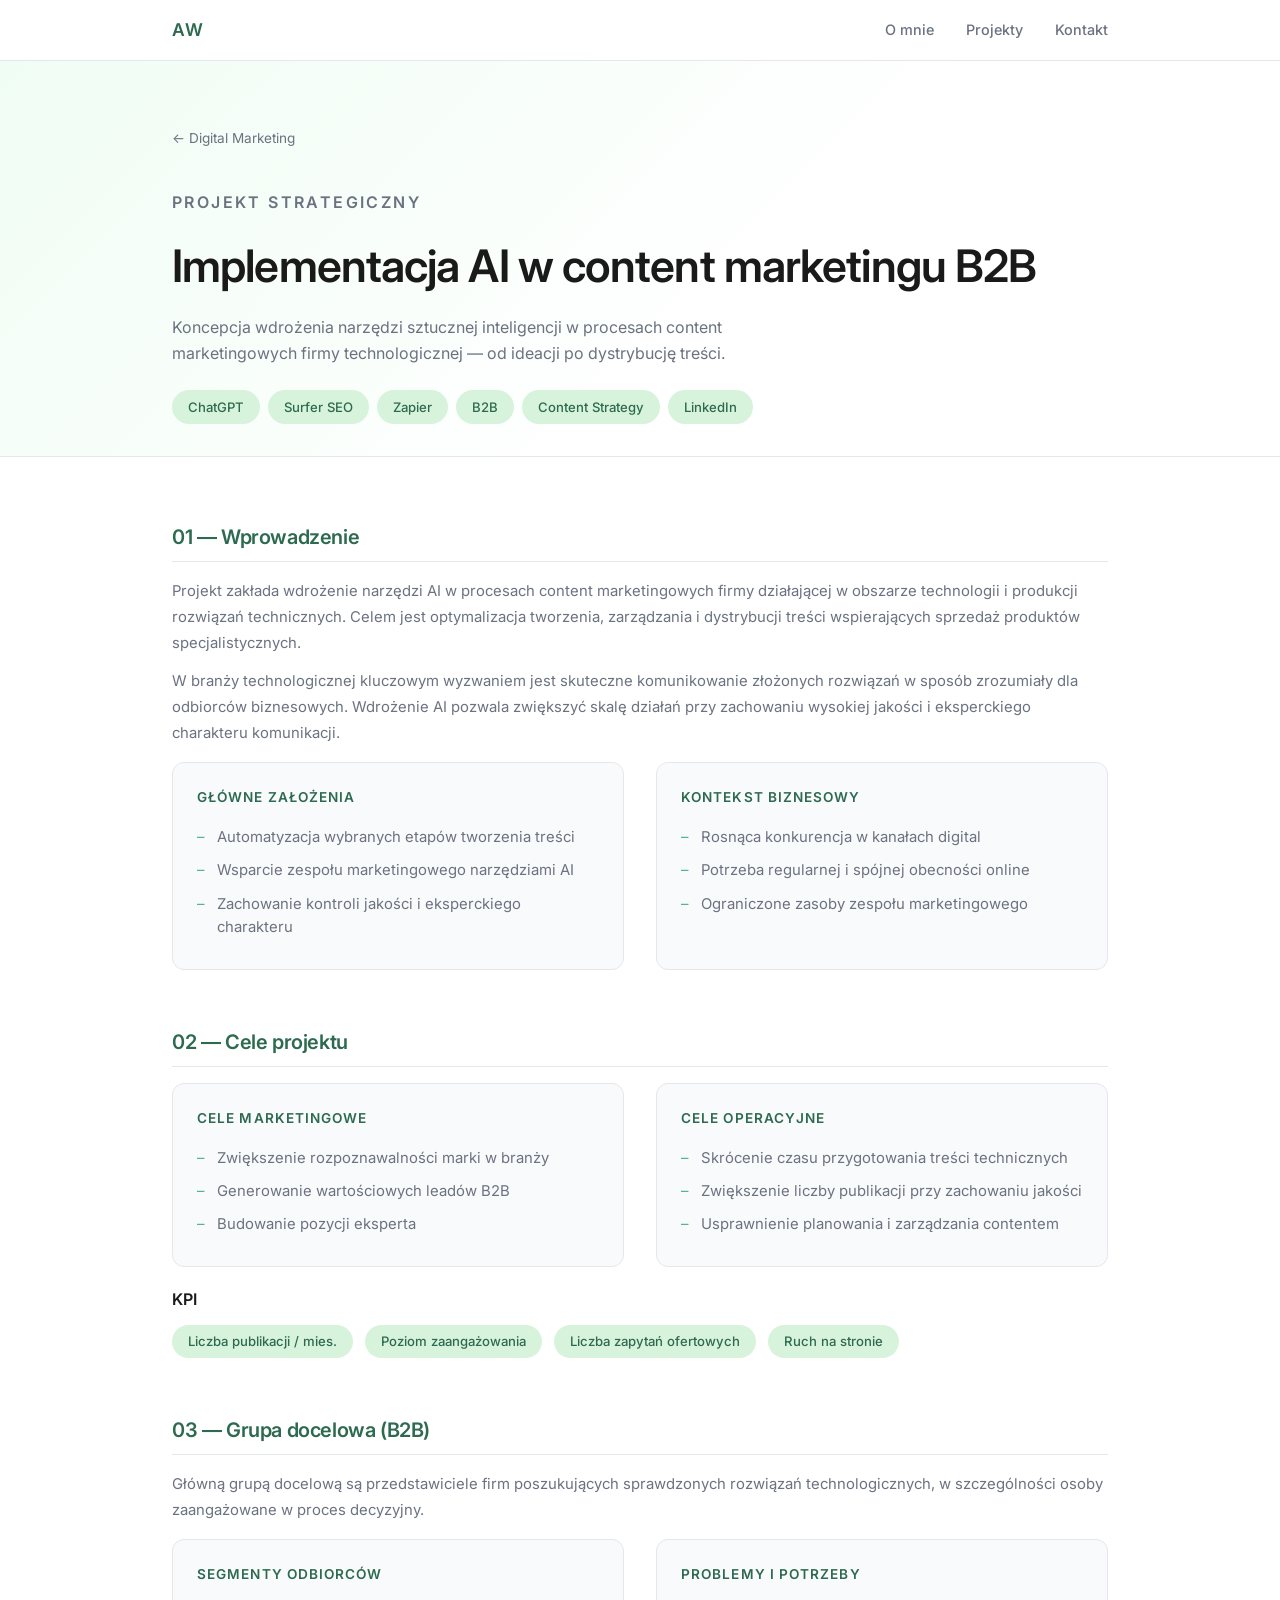
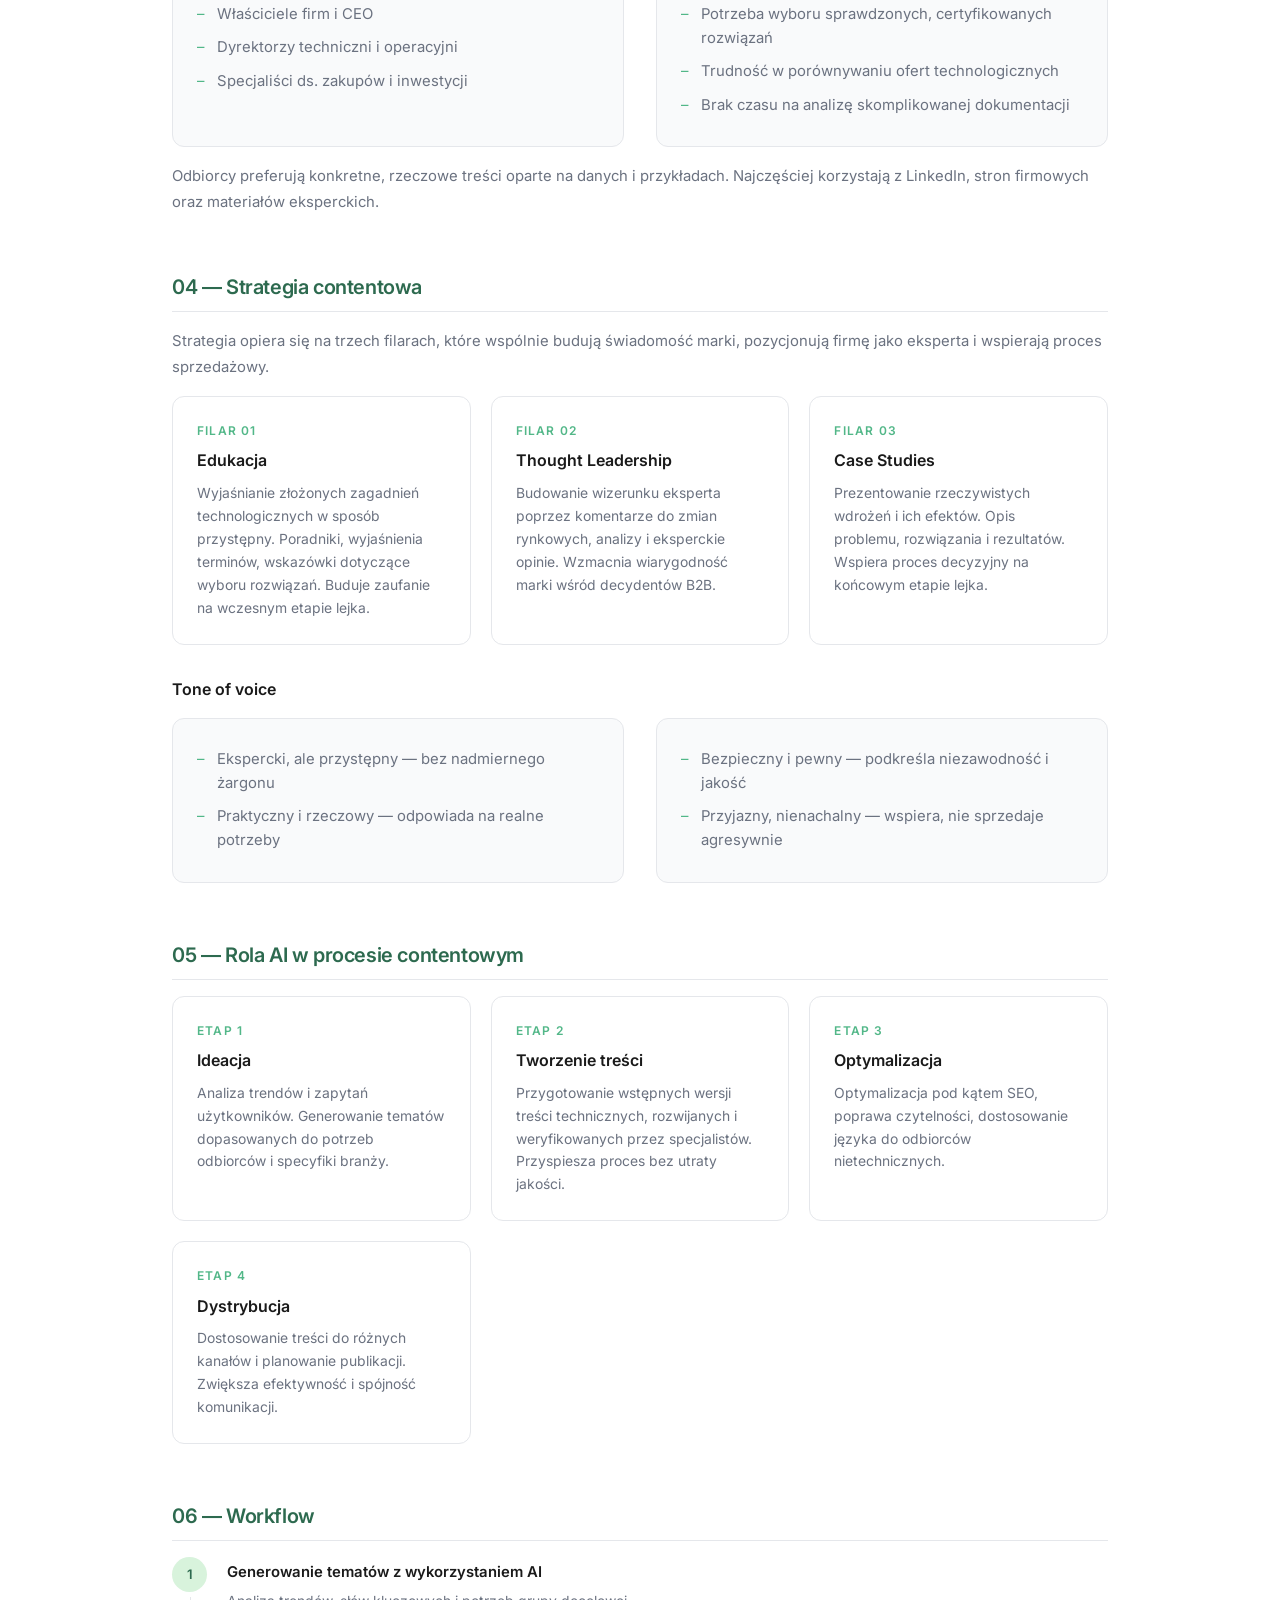
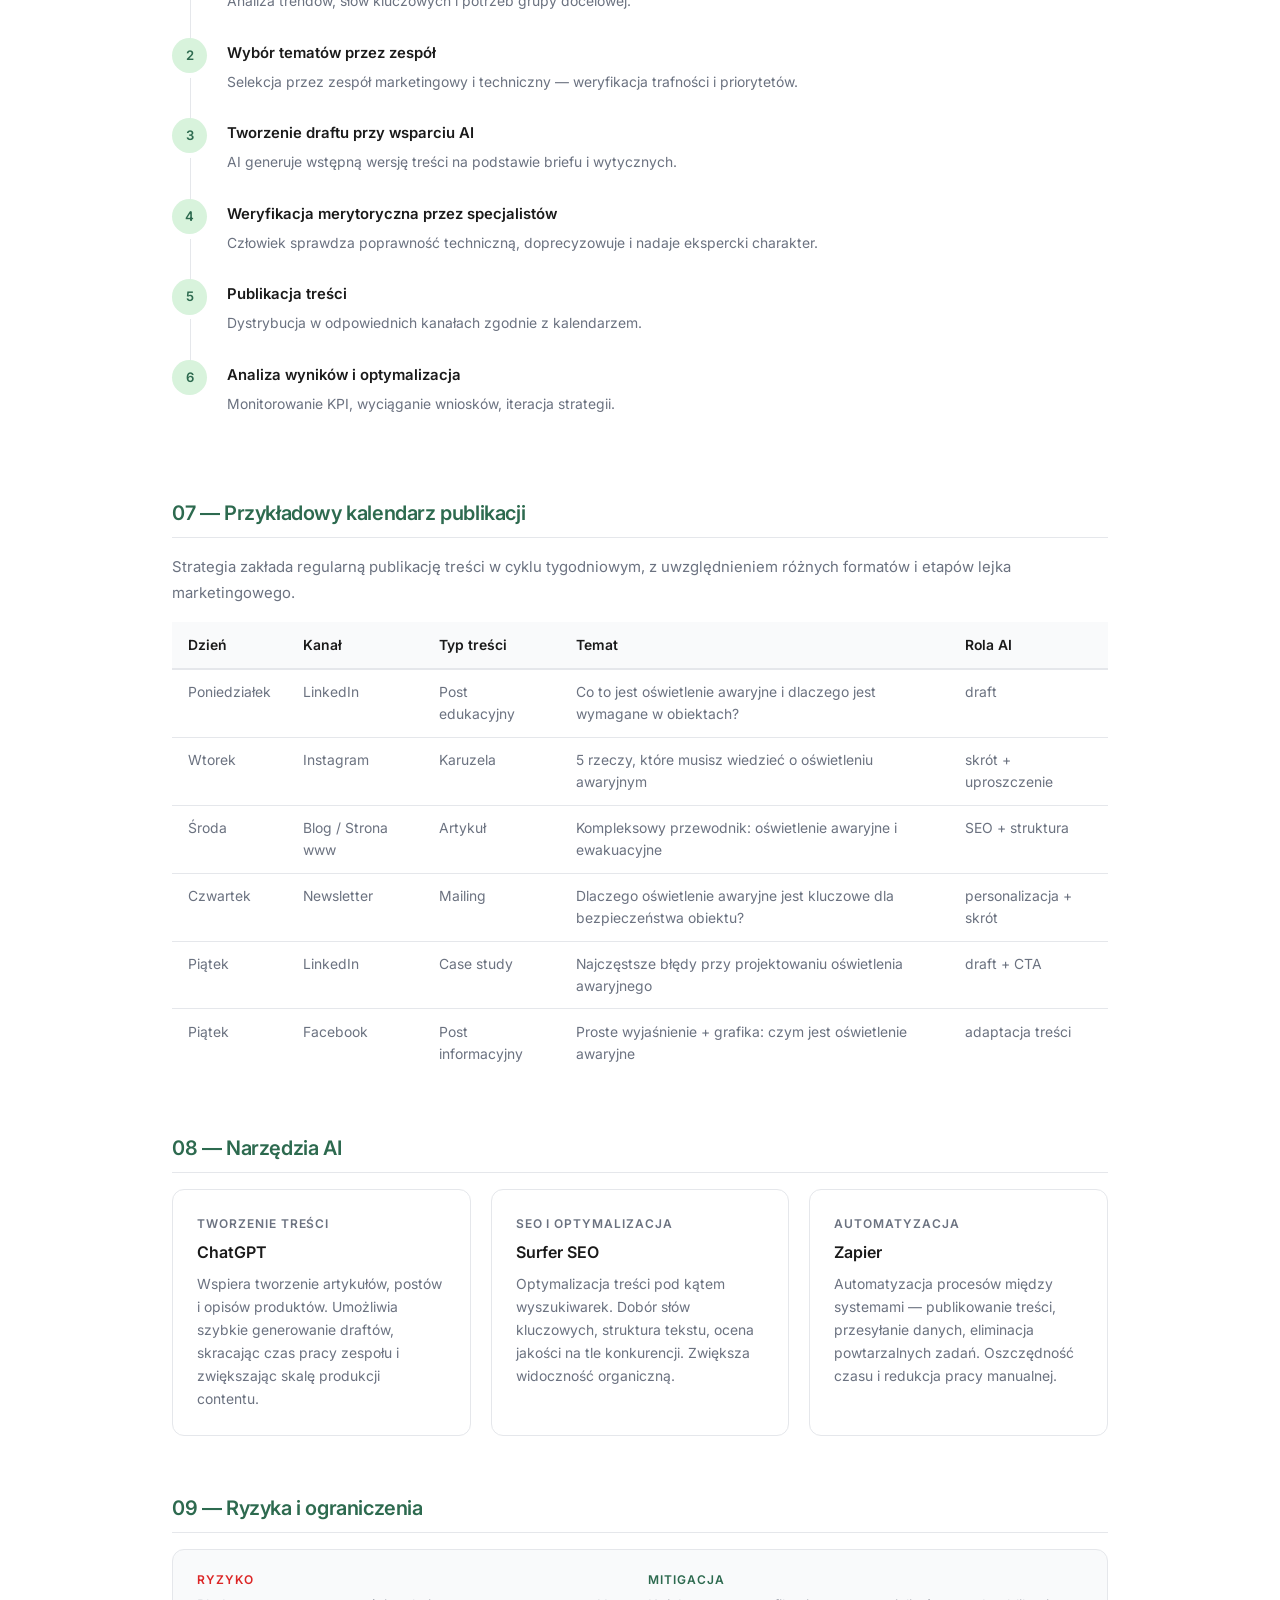
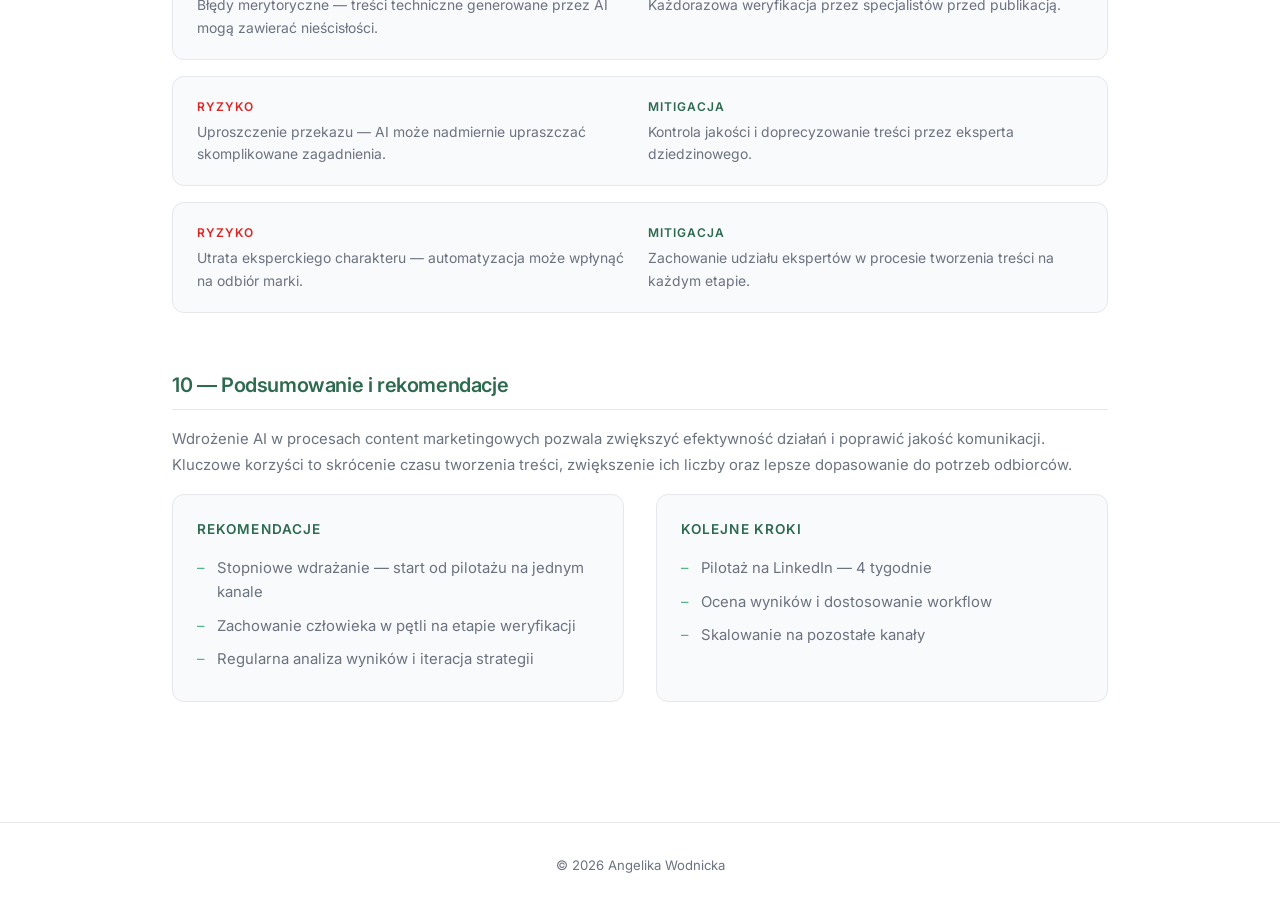
==== marketing-ai-b2b.html @ e4f12ed6 "Add AI B2B project page, update workflow to two-branch model" ====
<!DOCTYPE html>
<html lang="pl">
<head>
  <meta charset="UTF-8" />
  <meta name="viewport" content="width=device-width, initial-scale=1.0" />
  <title>Implementacja AI w content marketingu B2B — Angelika Wodnicka</title>
  <link rel="preconnect" href="https://fonts.googleapis.com" />
  <link rel="preconnect" href="https://fonts.gstatic.com" crossorigin />
  <link href="https://fonts.googleapis.com/css2?family=Inter:wght@300;400;500;600&display=swap" rel="stylesheet" />
  <link rel="stylesheet" href="style.css" />
  <style>
    .doc-section {
      margin-bottom: 3.5rem;
    }
    .doc-section h2 {
      font-size: 1.25rem;
      font-weight: 600;
      color: var(--green);
      margin-bottom: 1rem;
      padding-bottom: 0.5rem;
      border-bottom: 1px solid var(--border);
    }
    .doc-section h3 {
      font-size: 1rem;
      font-weight: 600;
      margin: 1.25rem 0 0.5rem;
    }
    .doc-section p {
      color: var(--text-muted);
      font-size: 0.93rem;
      line-height: 1.75;
      margin-bottom: 0.75rem;
    }
    .doc-section ul {
      list-style: none;
      padding: 0;
      margin: 0.5rem 0 1rem;
    }
    .doc-section ul li {
      color: var(--text-muted);
      font-size: 0.93rem;
      padding: 0.3rem 0 0.3rem 1.25rem;
      position: relative;
    }
    .doc-section ul li::before {
      content: "–";
      position: absolute;
      left: 0;
      color: var(--green-light);
    }
    .two-col {
      display: grid;
      grid-template-columns: 1fr 1fr;
      gap: 2rem;
      margin-top: 1rem;
    }
    .col-block {
      background: var(--bg-soft);
      border: 1px solid var(--border);
      border-radius: var(--radius);
      padding: 1.5rem;
    }
    .col-block h4 {
      font-size: 0.85rem;
      font-weight: 600;
      text-transform: uppercase;
      letter-spacing: 0.08em;
      color: var(--green);
      margin-bottom: 0.75rem;
    }
    .col-block ul {
      margin: 0;
    }
    .kpi-row {
      display: flex;
      flex-wrap: wrap;
      gap: 0.75rem;
      margin-top: 0.75rem;
    }
    .kpi-item {
      background: var(--green-pale);
      color: var(--green);
      padding: 0.4rem 1rem;
      border-radius: 999px;
      font-size: 0.82rem;
      font-weight: 500;
    }
    .pillar-grid {
      display: grid;
      grid-template-columns: repeat(auto-fill, minmax(260px, 1fr));
      gap: 1.25rem;
      margin-top: 1rem;
    }
    .pillar-card {
      background: var(--bg);
      border: 1px solid var(--border);
      border-radius: var(--radius);
      padding: 1.5rem;
    }
    .pillar-card .pillar-num {
      font-size: 0.75rem;
      font-weight: 600;
      letter-spacing: 0.1em;
      text-transform: uppercase;
      color: var(--green-light);
      margin-bottom: 0.5rem;
    }
    .pillar-card h4 {
      font-size: 1rem;
      font-weight: 600;
      margin-bottom: 0.5rem;
    }
    .pillar-card p {
      font-size: 0.87rem;
      color: var(--text-muted);
      line-height: 1.65;
      margin: 0;
    }
    .workflow-steps {
      display: flex;
      flex-direction: column;
      gap: 0;
      margin-top: 1rem;
    }
    .workflow-step {
      display: flex;
      gap: 1.25rem;
      align-items: flex-start;
      position: relative;
    }
    .workflow-step:not(:last-child)::after {
      content: "";
      position: absolute;
      left: 1.1rem;
      top: 2.5rem;
      bottom: -0.5rem;
      width: 1px;
      background: var(--border);
    }
    .step-num {
      width: 2.2rem;
      height: 2.2rem;
      min-width: 2.2rem;
      border-radius: 50%;
      background: var(--green-pale);
      color: var(--green);
      font-size: 0.82rem;
      font-weight: 600;
      display: flex;
      align-items: center;
      justify-content: center;
    }
    .step-body {
      padding: 0.25rem 0 1.5rem;
    }
    .step-body strong {
      font-size: 0.93rem;
      font-weight: 600;
      display: block;
      margin-bottom: 0.2rem;
    }
    .step-body span {
      font-size: 0.87rem;
      color: var(--text-muted);
    }
    .table-wrap {
      overflow-x: auto;
      margin-top: 1rem;
    }
    table {
      width: 100%;
      border-collapse: collapse;
      font-size: 0.87rem;
    }
    th {
      background: var(--bg-soft);
      color: var(--text);
      font-weight: 600;
      text-align: left;
      padding: 0.75rem 1rem;
      border-bottom: 2px solid var(--border);
    }
    td {
      padding: 0.7rem 1rem;
      border-bottom: 1px solid var(--border);
      color: var(--text-muted);
      vertical-align: top;
    }
    tr:last-child td {
      border-bottom: none;
    }
    .tools-grid {
      display: grid;
      grid-template-columns: repeat(auto-fill, minmax(260px, 1fr));
      gap: 1.25rem;
      margin-top: 1rem;
    }
    .tool-card {
      background: var(--bg);
      border: 1px solid var(--border);
      border-radius: var(--radius);
      padding: 1.5rem;
    }
    .tool-card .tool-area {
      font-size: 0.75rem;
      font-weight: 600;
      letter-spacing: 0.08em;
      text-transform: uppercase;
      color: var(--text-muted);
      margin-bottom: 0.4rem;
    }
    .tool-card h4 {
      font-size: 1rem;
      font-weight: 600;
      margin-bottom: 0.5rem;
    }
    .tool-card p {
      font-size: 0.87rem;
      color: var(--text-muted);
      line-height: 1.65;
      margin: 0;
    }
    .risk-list {
      display: flex;
      flex-direction: column;
      gap: 1rem;
      margin-top: 1rem;
    }
    .risk-item {
      background: var(--bg-soft);
      border: 1px solid var(--border);
      border-radius: var(--radius);
      padding: 1.25rem 1.5rem;
      display: grid;
      grid-template-columns: 1fr 1fr;
      gap: 1rem;
    }
    .risk-item .risk-label {
      font-size: 0.75rem;
      font-weight: 600;
      text-transform: uppercase;
      letter-spacing: 0.08em;
      margin-bottom: 0.3rem;
    }
    .risk-item .risk-label.red { color: #dc2626; }
    .risk-item .risk-label.green { color: var(--green); }
    .risk-item p {
      font-size: 0.87rem;
      color: var(--text-muted);
      margin: 0;
      line-height: 1.6;
    }
    @media (max-width: 640px) {
      .two-col { grid-template-columns: 1fr; }
      .risk-item { grid-template-columns: 1fr; }
    }
  </style>
</head>
<body>

  <header>
    <nav>
      <span class="logo">AW</span>
      <ul>
        <li><a href="index.html#o-mnie">O mnie</a></li>
        <li><a href="index.html#projekty">Projekty</a></li>
        <li><a href="index.html#kontakt">Kontakt</a></li>
      </ul>
    </nav>
  </header>

  <div class="page-hero">
    <div style="max-width:1000px;margin:0 auto;padding:0 2rem;">
      <a href="marketing.html" class="back">← Digital Marketing</a>
      <p class="hero-tag" style="margin-top:1rem;">Projekt strategiczny</p>
      <h1>Implementacja AI w content marketingu B2B</h1>
      <p>Koncepcja wdrożenia narzędzi sztucznej inteligencji w procesach content marketingowych firmy technologicznej — od ideacji po dystrybucję treści.</p>
      <div style="display:flex;flex-wrap:wrap;gap:0.5rem;margin-top:1.5rem;">
        <span class="kpi-item">ChatGPT</span>
        <span class="kpi-item">Surfer SEO</span>
        <span class="kpi-item">Zapier</span>
        <span class="kpi-item">B2B</span>
        <span class="kpi-item">Content Strategy</span>
        <span class="kpi-item">LinkedIn</span>
      </div>
    </div>
  </div>

  <div class="page-content">

    <!-- 1. Executive Summary -->
    <div class="doc-section">
      <h2>01 — Wprowadzenie</h2>
      <p>Projekt zakłada wdrożenie narzędzi AI w procesach content marketingowych firmy działającej w obszarze technologii i produkcji rozwiązań technicznych. Celem jest optymalizacja tworzenia, zarządzania i dystrybucji treści wspierających sprzedaż produktów specjalistycznych.</p>
      <p>W branży technologicznej kluczowym wyzwaniem jest skuteczne komunikowanie złożonych rozwiązań w sposób zrozumiały dla odbiorców biznesowych. Wdrożenie AI pozwala zwiększyć skalę działań przy zachowaniu wysokiej jakości i eksperckiego charakteru komunikacji.</p>
      <div class="two-col">
        <div class="col-block">
          <h4>Główne założenia</h4>
          <ul>
            <li>Automatyzacja wybranych etapów tworzenia treści</li>
            <li>Wsparcie zespołu marketingowego narzędziami AI</li>
            <li>Zachowanie kontroli jakości i eksperckiego charakteru</li>
          </ul>
        </div>
        <div class="col-block">
          <h4>Kontekst biznesowy</h4>
          <ul>
            <li>Rosnąca konkurencja w kanałach digital</li>
            <li>Potrzeba regularnej i spójnej obecności online</li>
            <li>Ograniczone zasoby zespołu marketingowego</li>
          </ul>
        </div>
      </div>
    </div>

    <!-- 2. Cele -->
    <div class="doc-section">
      <h2>02 — Cele projektu</h2>
      <div class="two-col">
        <div class="col-block">
          <h4>Cele marketingowe</h4>
          <ul>
            <li>Zwiększenie rozpoznawalności marki w branży</li>
            <li>Generowanie wartościowych leadów B2B</li>
            <li>Budowanie pozycji eksperta</li>
          </ul>
        </div>
        <div class="col-block">
          <h4>Cele operacyjne</h4>
          <ul>
            <li>Skrócenie czasu przygotowania treści technicznych</li>
            <li>Zwiększenie liczby publikacji przy zachowaniu jakości</li>
            <li>Usprawnienie planowania i zarządzania contentem</li>
          </ul>
        </div>
      </div>
      <h3>KPI</h3>
      <div class="kpi-row">
        <span class="kpi-item">Liczba publikacji / mies.</span>
        <span class="kpi-item">Poziom zaangażowania</span>
        <span class="kpi-item">Liczba zapytań ofertowych</span>
        <span class="kpi-item">Ruch na stronie</span>
      </div>
    </div>

    <!-- 3. Grupa docelowa -->
    <div class="doc-section">
      <h2>03 — Grupa docelowa (B2B)</h2>
      <p>Główną grupą docelową są przedstawiciele firm poszukujących sprawdzonych rozwiązań technologicznych, w szczególności osoby zaangażowane w proces decyzyjny.</p>
      <div class="two-col">
        <div class="col-block">
          <h4>Segmenty odbiorców</h4>
          <ul>
            <li>Właściciele firm i CEO</li>
            <li>Dyrektorzy techniczni i operacyjni</li>
            <li>Specjaliści ds. zakupów i inwestycji</li>
          </ul>
        </div>
        <div class="col-block">
          <h4>Problemy i potrzeby</h4>
          <ul>
            <li>Potrzeba wyboru sprawdzonych, certyfikowanych rozwiązań</li>
            <li>Trudność w porównywaniu ofert technologicznych</li>
            <li>Brak czasu na analizę skomplikowanej dokumentacji</li>
          </ul>
        </div>
      </div>
      <p style="margin-top:1rem;">Odbiorcy preferują konkretne, rzeczowe treści oparte na danych i przykładach. Najczęściej korzystają z LinkedIn, stron firmowych oraz materiałów eksperckich.</p>
    </div>

    <!-- 4. Strategia contentowa -->
    <div class="doc-section">
      <h2>04 — Strategia contentowa</h2>
      <p>Strategia opiera się na trzech filarach, które wspólnie budują świadomość marki, pozycjonują firmę jako eksperta i wspierają proces sprzedażowy.</p>
      <div class="pillar-grid">
        <div class="pillar-card">
          <div class="pillar-num">Filar 01</div>
          <h4>Edukacja</h4>
          <p>Wyjaśnianie złożonych zagadnień technologicznych w sposób przystępny. Poradniki, wyjaśnienia terminów, wskazówki dotyczące wyboru rozwiązań. Buduje zaufanie na wczesnym etapie lejka.</p>
        </div>
        <div class="pillar-card">
          <div class="pillar-num">Filar 02</div>
          <h4>Thought Leadership</h4>
          <p>Budowanie wizerunku eksperta poprzez komentarze do zmian rynkowych, analizy i eksperckie opinie. Wzmacnia wiarygodność marki wśród decydentów B2B.</p>
        </div>
        <div class="pillar-card">
          <div class="pillar-num">Filar 03</div>
          <h4>Case Studies</h4>
          <p>Prezentowanie rzeczywistych wdrożeń i ich efektów. Opis problemu, rozwiązania i rezultatów. Wspiera proces decyzyjny na końcowym etapie lejka.</p>
        </div>
      </div>
      <h3 style="margin-top:2rem;">Tone of voice</h3>
      <div class="two-col">
        <div class="col-block">
          <ul>
            <li>Ekspercki, ale przystępny — bez nadmiernego żargonu</li>
            <li>Praktyczny i rzeczowy — odpowiada na realne potrzeby</li>
          </ul>
        </div>
        <div class="col-block">
          <ul>
            <li>Bezpieczny i pewny — podkreśla niezawodność i jakość</li>
            <li>Przyjazny, nienachalny — wspiera, nie sprzedaje agresywnie</li>
          </ul>
        </div>
      </div>
    </div>

    <!-- 5. Rola AI -->
    <div class="doc-section">
      <h2>05 — Rola AI w procesie contentowym</h2>
      <div class="pillar-grid">
        <div class="pillar-card">
          <div class="pillar-num">Etap 1</div>
          <h4>Ideacja</h4>
          <p>Analiza trendów i zapytań użytkowników. Generowanie tematów dopasowanych do potrzeb odbiorców i specyfiki branży.</p>
        </div>
        <div class="pillar-card">
          <div class="pillar-num">Etap 2</div>
          <h4>Tworzenie treści</h4>
          <p>Przygotowanie wstępnych wersji treści technicznych, rozwijanych i weryfikowanych przez specjalistów. Przyspiesza proces bez utraty jakości.</p>
        </div>
        <div class="pillar-card">
          <div class="pillar-num">Etap 3</div>
          <h4>Optymalizacja</h4>
          <p>Optymalizacja pod kątem SEO, poprawa czytelności, dostosowanie języka do odbiorców nietechnicznych.</p>
        </div>
        <div class="pillar-card">
          <div class="pillar-num">Etap 4</div>
          <h4>Dystrybucja</h4>
          <p>Dostosowanie treści do różnych kanałów i planowanie publikacji. Zwiększa efektywność i spójność komunikacji.</p>
        </div>
      </div>
    </div>

    <!-- 6. Workflow -->
    <div class="doc-section">
      <h2>06 — Workflow</h2>
      <div class="workflow-steps">
        <div class="workflow-step">
          <div class="step-num">1</div>
          <div class="step-body">
            <strong>Generowanie tematów z wykorzystaniem AI</strong>
            <span>Analiza trendów, słów kluczowych i potrzeb grupy docelowej.</span>
          </div>
        </div>
        <div class="workflow-step">
          <div class="step-num">2</div>
          <div class="step-body">
            <strong>Wybór tematów przez zespół</strong>
            <span>Selekcja przez zespół marketingowy i techniczny — weryfikacja trafności i priorytetów.</span>
          </div>
        </div>
        <div class="workflow-step">
          <div class="step-num">3</div>
          <div class="step-body">
            <strong>Tworzenie draftu przy wsparciu AI</strong>
            <span>AI generuje wstępną wersję treści na podstawie briefu i wytycznych.</span>
          </div>
        </div>
        <div class="workflow-step">
          <div class="step-num">4</div>
          <div class="step-body">
            <strong>Weryfikacja merytoryczna przez specjalistów</strong>
            <span>Człowiek sprawdza poprawność techniczną, doprecyzowuje i nadaje ekspercki charakter.</span>
          </div>
        </div>
        <div class="workflow-step">
          <div class="step-num">5</div>
          <div class="step-body">
            <strong>Publikacja treści</strong>
            <span>Dystrybucja w odpowiednich kanałach zgodnie z kalendarzem.</span>
          </div>
        </div>
        <div class="workflow-step">
          <div class="step-num">6</div>
          <div class="step-body">
            <strong>Analiza wyników i optymalizacja</strong>
            <span>Monitorowanie KPI, wyciąganie wniosków, iteracja strategii.</span>
          </div>
        </div>
      </div>
    </div>

    <!-- 7. Kalendarz -->
    <div class="doc-section">
      <h2>07 — Przykładowy kalendarz publikacji</h2>
      <p>Strategia zakłada regularną publikację treści w cyklu tygodniowym, z uwzględnieniem różnych formatów i etapów lejka marketingowego.</p>
      <div class="table-wrap">
        <table>
          <thead>
            <tr>
              <th>Dzień</th>
              <th>Kanał</th>
              <th>Typ treści</th>
              <th>Temat</th>
              <th>Rola AI</th>
            </tr>
          </thead>
          <tbody>
            <tr>
              <td>Poniedziałek</td>
              <td>LinkedIn</td>
              <td>Post edukacyjny</td>
              <td>Co to jest oświetlenie awaryjne i dlaczego jest wymagane w obiektach?</td>
              <td>draft</td>
            </tr>
            <tr>
              <td>Wtorek</td>
              <td>Instagram</td>
              <td>Karuzela</td>
              <td>5 rzeczy, które musisz wiedzieć o oświetleniu awaryjnym</td>
              <td>skrót + uproszczenie</td>
            </tr>
            <tr>
              <td>Środa</td>
              <td>Blog / Strona www</td>
              <td>Artykuł</td>
              <td>Kompleksowy przewodnik: oświetlenie awaryjne i ewakuacyjne</td>
              <td>SEO + struktura</td>
            </tr>
            <tr>
              <td>Czwartek</td>
              <td>Newsletter</td>
              <td>Mailing</td>
              <td>Dlaczego oświetlenie awaryjne jest kluczowe dla bezpieczeństwa obiektu?</td>
              <td>personalizacja + skrót</td>
            </tr>
            <tr>
              <td>Piątek</td>
              <td>LinkedIn</td>
              <td>Case study</td>
              <td>Najczęstsze błędy przy projektowaniu oświetlenia awaryjnego</td>
              <td>draft + CTA</td>
            </tr>
            <tr>
              <td>Piątek</td>
              <td>Facebook</td>
              <td>Post informacyjny</td>
              <td>Proste wyjaśnienie + grafika: czym jest oświetlenie awaryjne</td>
              <td>adaptacja treści</td>
            </tr>
          </tbody>
        </table>
      </div>
    </div>

    <!-- 8. Narzędzia -->
    <div class="doc-section">
      <h2>08 — Narzędzia AI</h2>
      <div class="tools-grid">
        <div class="tool-card">
          <div class="tool-area">Tworzenie treści</div>
          <h4>ChatGPT</h4>
          <p>Wspiera tworzenie artykułów, postów i opisów produktów. Umożliwia szybkie generowanie draftów, skracając czas pracy zespołu i zwiększając skalę produkcji contentu.</p>
        </div>
        <div class="tool-card">
          <div class="tool-area">SEO i optymalizacja</div>
          <h4>Surfer SEO</h4>
          <p>Optymalizacja treści pod kątem wyszukiwarek. Dobór słów kluczowych, struktura tekstu, ocena jakości na tle konkurencji. Zwiększa widoczność organiczną.</p>
        </div>
        <div class="tool-card">
          <div class="tool-area">Automatyzacja</div>
          <h4>Zapier</h4>
          <p>Automatyzacja procesów między systemami — publikowanie treści, przesyłanie danych, eliminacja powtarzalnych zadań. Oszczędność czasu i redukcja pracy manualnej.</p>
        </div>
      </div>
    </div>

    <!-- 9. Ryzyka -->
    <div class="doc-section">
      <h2>09 — Ryzyka i ograniczenia</h2>
      <div class="risk-list">
        <div class="risk-item">
          <div>
            <div class="risk-label red">Ryzyko</div>
            <p>Błędy merytoryczne — treści techniczne generowane przez AI mogą zawierać nieścisłości.</p>
          </div>
          <div>
            <div class="risk-label green">Mitigacja</div>
            <p>Każdorazowa weryfikacja przez specjalistów przed publikacją.</p>
          </div>
        </div>
        <div class="risk-item">
          <div>
            <div class="risk-label red">Ryzyko</div>
            <p>Uproszczenie przekazu — AI może nadmiernie upraszczać skomplikowane zagadnienia.</p>
          </div>
          <div>
            <div class="risk-label green">Mitigacja</div>
            <p>Kontrola jakości i doprecyzowanie treści przez eksperta dziedzinowego.</p>
          </div>
        </div>
        <div class="risk-item">
          <div>
            <div class="risk-label red">Ryzyko</div>
            <p>Utrata eksperckiego charakteru — automatyzacja może wpłynąć na odbiór marki.</p>
          </div>
          <div>
            <div class="risk-label green">Mitigacja</div>
            <p>Zachowanie udziału ekspertów w procesie tworzenia treści na każdym etapie.</p>
          </div>
        </div>
      </div>
    </div>

    <!-- 10. Podsumowanie -->
    <div class="doc-section">
      <h2>10 — Podsumowanie i rekomendacje</h2>
      <p>Wdrożenie AI w procesach content marketingowych pozwala zwiększyć efektywność działań i poprawić jakość komunikacji. Kluczowe korzyści to skrócenie czasu tworzenia treści, zwiększenie ich liczby oraz lepsze dopasowanie do potrzeb odbiorców.</p>
      <div class="two-col">
        <div class="col-block">
          <h4>Rekomendacje</h4>
          <ul>
            <li>Stopniowe wdrażanie — start od pilotażu na jednym kanale</li>
            <li>Zachowanie człowieka w pętli na etapie weryfikacji</li>
            <li>Regularna analiza wyników i iteracja strategii</li>
          </ul>
        </div>
        <div class="col-block">
          <h4>Kolejne kroki</h4>
          <ul>
            <li>Pilotaż na LinkedIn — 4 tygodnie</li>
            <li>Ocena wyników i dostosowanie workflow</li>
            <li>Skalowanie na pozostałe kanały</li>
          </ul>
        </div>
      </div>
    </div>

  </div>

  <footer>
    <p>© 2026 Angelika Wodnicka</p>
  </footer>

</body>
</html>
---- style.css ----
*, *::before, *::after {
  box-sizing: border-box;
  margin: 0;
  padding: 0;
}

:root {
  --green: #2d6a4f;
  --green-light: #52b788;
  --green-pale: #d8f3dc;
  --text: #1a1a1a;
  --text-muted: #6b7280;
  --bg: #ffffff;
  --bg-soft: #f9fafb;
  --border: #e5e7eb;
  --radius: 12px;
}

html {
  scroll-behavior: smooth;
}

body {
  font-family: 'Inter', sans-serif;
  color: var(--text);
  background: var(--bg);
  line-height: 1.6;
}

/* NAV */
header {
  position: sticky;
  top: 0;
  background: rgba(255,255,255,0.92);
  backdrop-filter: blur(8px);
  border-bottom: 1px solid var(--border);
  z-index: 100;
}

nav {
  max-width: 1000px;
  margin: 0 auto;
  padding: 1rem 2rem;
  display: flex;
  align-items: center;
  justify-content: space-between;
}

.logo {
  font-weight: 600;
  font-size: 1.1rem;
  color: var(--green);
  letter-spacing: 0.05em;
}

nav ul {
  list-style: none;
  display: flex;
  gap: 2rem;
}

nav a {
  text-decoration: none;
  color: var(--text-muted);
  font-size: 0.9rem;
  font-weight: 500;
  transition: color 0.2s;
}

nav a:hover {
  color: var(--green);
}

/* HERO */
.hero {
  min-height: 90vh;
  display: flex;
  align-items: center;
  padding: 4rem 2rem;
  background: linear-gradient(135deg, #f0fdf4 0%, #ffffff 60%);
}

.hero-inner {
  max-width: 700px;
  margin: 0 auto;
  text-align: center;
}

.hero-tag {
  font-size: 0.8rem;
  font-weight: 600;
  letter-spacing: 0.15em;
  text-transform: uppercase;
  color: var(--green-light);
  margin-bottom: 1rem;
}

.hero h1 {
  font-size: clamp(2.2rem, 5vw, 3.5rem);
  font-weight: 600;
  letter-spacing: -0.02em;
  line-height: 1.15;
  margin-bottom: 1.25rem;
  color: var(--text);
}

.hero-sub {
  font-size: 1.15rem;
  color: var(--text-muted);
  margin-bottom: 2.5rem;
  line-height: 1.7;
}

.btn {
  display: inline-block;
  background: var(--green);
  color: #fff;
  padding: 0.8rem 2rem;
  border-radius: 8px;
  text-decoration: none;
  font-weight: 500;
  font-size: 0.95rem;
  transition: background 0.2s, transform 0.15s;
}

.btn:hover {
  background: #1b4332;
  transform: translateY(-1px);
}

/* SECTIONS */
.container {
  max-width: 1000px;
  margin: 0 auto;
  padding: 5rem 2rem;
}

h2 {
  font-size: 1.8rem;
  font-weight: 600;
  letter-spacing: -0.02em;
  margin-bottom: 1rem;
}

.section-sub {
  color: var(--text-muted);
  margin-bottom: 3rem;
}

/* ABOUT */
.about {
  background: var(--bg-soft);
  border-top: 1px solid var(--border);
  border-bottom: 1px solid var(--border);
}

.about p {
  color: var(--text-muted);
  max-width: 680px;
  margin-bottom: 1rem;
  font-size: 1rem;
}

.skills {
  display: flex;
  flex-wrap: wrap;
  gap: 0.5rem;
  margin-top: 2rem;
}

.skills span {
  background: var(--green-pale);
  color: var(--green);
  padding: 0.35rem 0.85rem;
  border-radius: 999px;
  font-size: 0.82rem;
  font-weight: 500;
}

/* GRID */
.grid {
  display: grid;
  grid-template-columns: repeat(auto-fill, minmax(280px, 1fr));
  gap: 1.5rem;
}

.card {
  display: block;
  text-decoration: none;
  color: inherit;
  background: var(--bg);
  border: 1px solid var(--border);
  border-radius: var(--radius);
  padding: 2rem;
  transition: border-color 0.2s, box-shadow 0.2s, transform 0.15s;
}

.card:hover {
  border-color: var(--green-light);
  box-shadow: 0 4px 20px rgba(45, 106, 79, 0.1);
  transform: translateY(-2px);
}

.card-icon {
  font-size: 1.8rem;
  margin-bottom: 1rem;
}

.card h3 {
  font-size: 1.05rem;
  font-weight: 600;
  margin-bottom: 0.5rem;
}

.card p {
  font-size: 0.88rem;
  color: var(--text-muted);
  line-height: 1.6;
}

/* CONTACT */
.contact {
  background: var(--bg-soft);
  border-top: 1px solid var(--border);
}

.contact p {
  color: var(--text-muted);
  margin-bottom: 1.5rem;
}

.contact-links {
  display: flex;
  gap: 1rem;
  flex-wrap: wrap;
}

.contact-links a {
  display: inline-block;
  padding: 0.7rem 1.5rem;
  border: 1.5px solid var(--green);
  color: var(--green);
  border-radius: 8px;
  text-decoration: none;
  font-weight: 500;
  font-size: 0.9rem;
  transition: background 0.2s, color 0.2s;
}

.contact-links a:hover {
  background: var(--green);
  color: #fff;
}

/* FOOTER */
footer {
  text-align: center;
  padding: 2rem;
  font-size: 0.82rem;
  color: var(--text-muted);
  border-top: 1px solid var(--border);
}

/* SUBPAGE */
.page-hero {
  padding: 4rem 2rem 2rem;
  background: linear-gradient(135deg, #f0fdf4 0%, #ffffff 60%);
  border-bottom: 1px solid var(--border);
}

.page-hero .back {
  display: inline-flex;
  align-items: center;
  gap: 0.4rem;
  font-size: 0.85rem;
  color: var(--text-muted);
  text-decoration: none;
  margin-bottom: 1.5rem;
  transition: color 0.2s;
}

.page-hero .back:hover {
  color: var(--green);
}

.page-hero h1 {
  font-size: clamp(1.8rem, 4vw, 2.8rem);
  font-weight: 600;
  letter-spacing: -0.02em;
  margin-bottom: 0.75rem;
}

.page-hero p {
  color: var(--text-muted);
  max-width: 600px;
  font-size: 1rem;
}

.page-content {
  max-width: 1000px;
  margin: 0 auto;
  padding: 4rem 2rem;
}

.project-grid {
  display: grid;
  grid-template-columns: repeat(auto-fill, minmax(300px, 1fr));
  gap: 1.5rem;
  margin-top: 2rem;
}

.project-card {
  background: var(--bg);
  border: 1px solid var(--border);
  border-radius: var(--radius);
  padding: 1.75rem;
}

.project-card h3 {
  font-size: 1rem;
  font-weight: 600;
  margin-bottom: 0.5rem;
}

.project-card p {
  font-size: 0.87rem;
  color: var(--text-muted);
  line-height: 1.6;
}

.tag {
  display: inline-block;
  background: var(--green-pale);
  color: var(--green);
  padding: 0.2rem 0.6rem;
  border-radius: 999px;
  font-size: 0.75rem;
  font-weight: 500;
  margin-bottom: 0.75rem;
}

.empty-state {
  text-align: center;
  padding: 4rem 2rem;
  color: var(--text-muted);
}

.empty-state p {
  font-size: 0.95rem;
  margin-top: 0.5rem;
}

/* RESPONSIVE */
@media (max-width: 600px) {
  nav ul {
    gap: 1rem;
  }

  .hero {
    min-height: 80vh;
  }

  .grid {
    grid-template-columns: 1fr;
  }
}
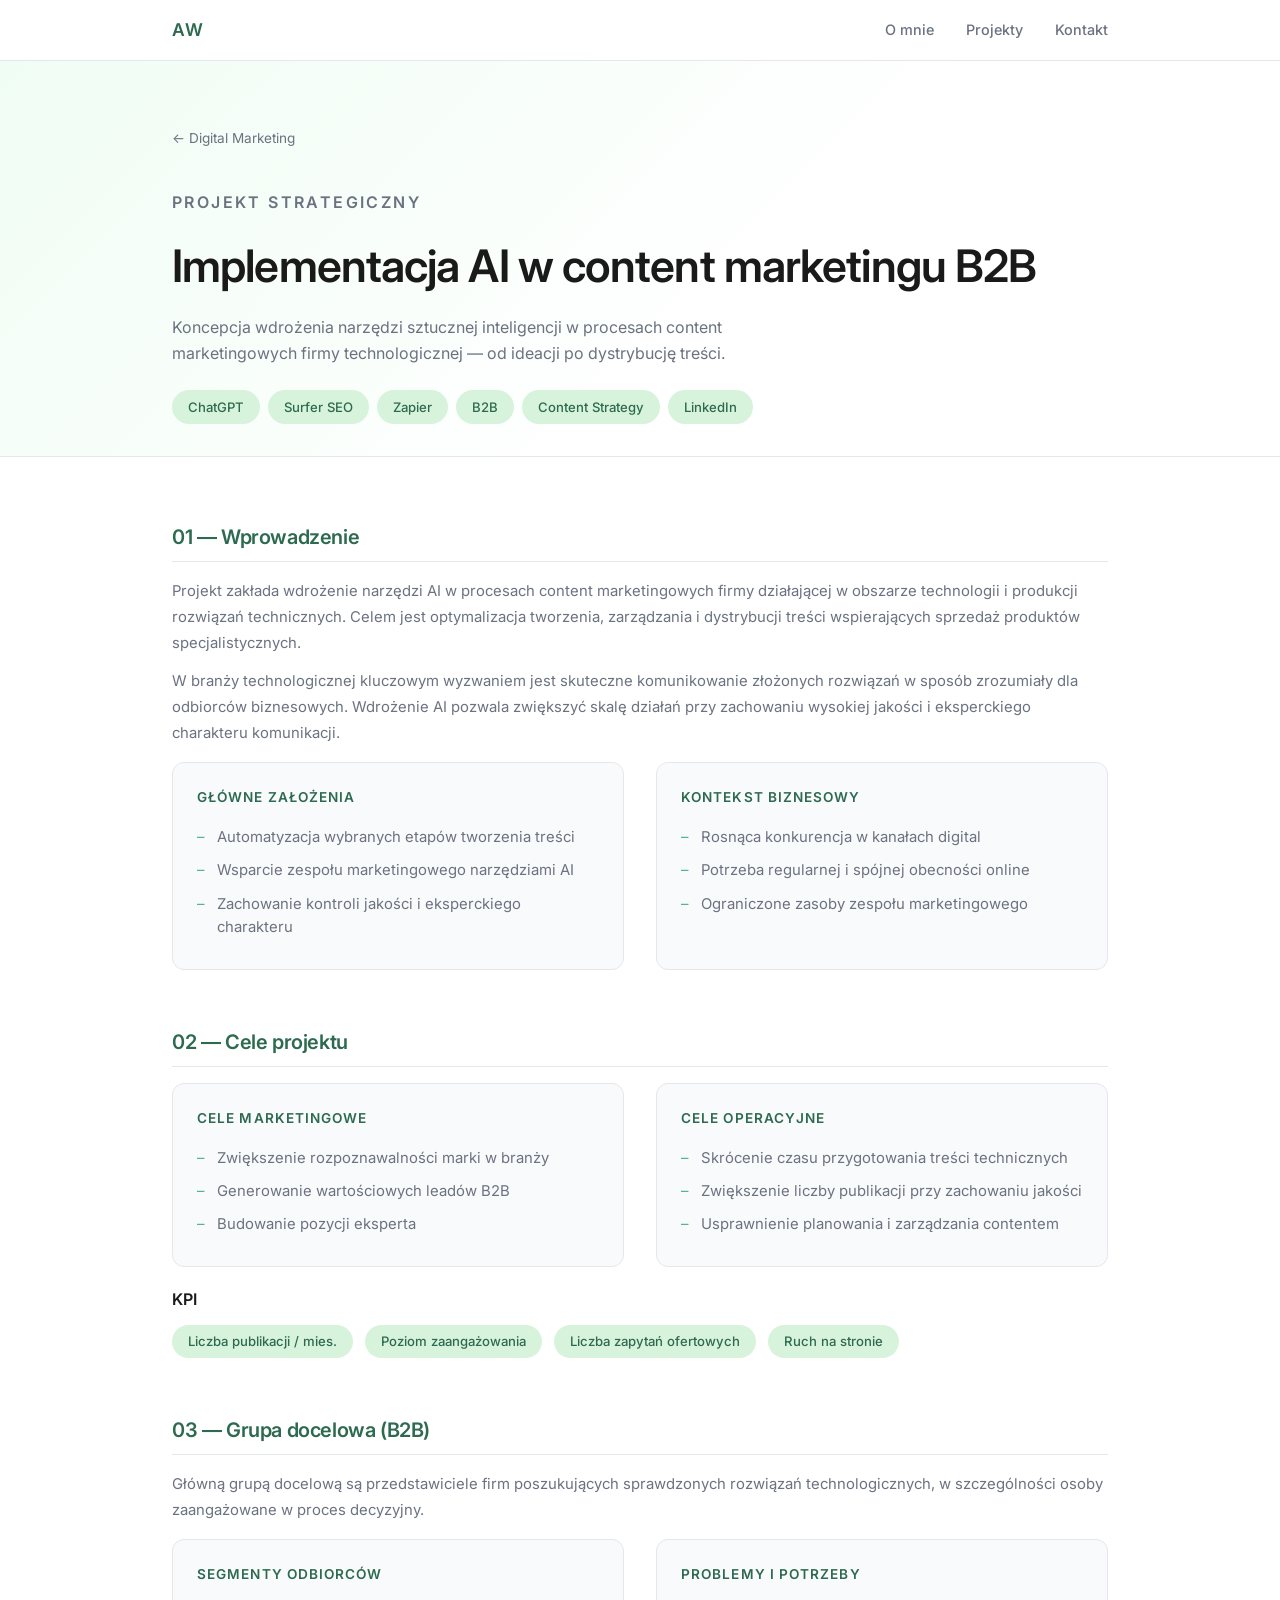
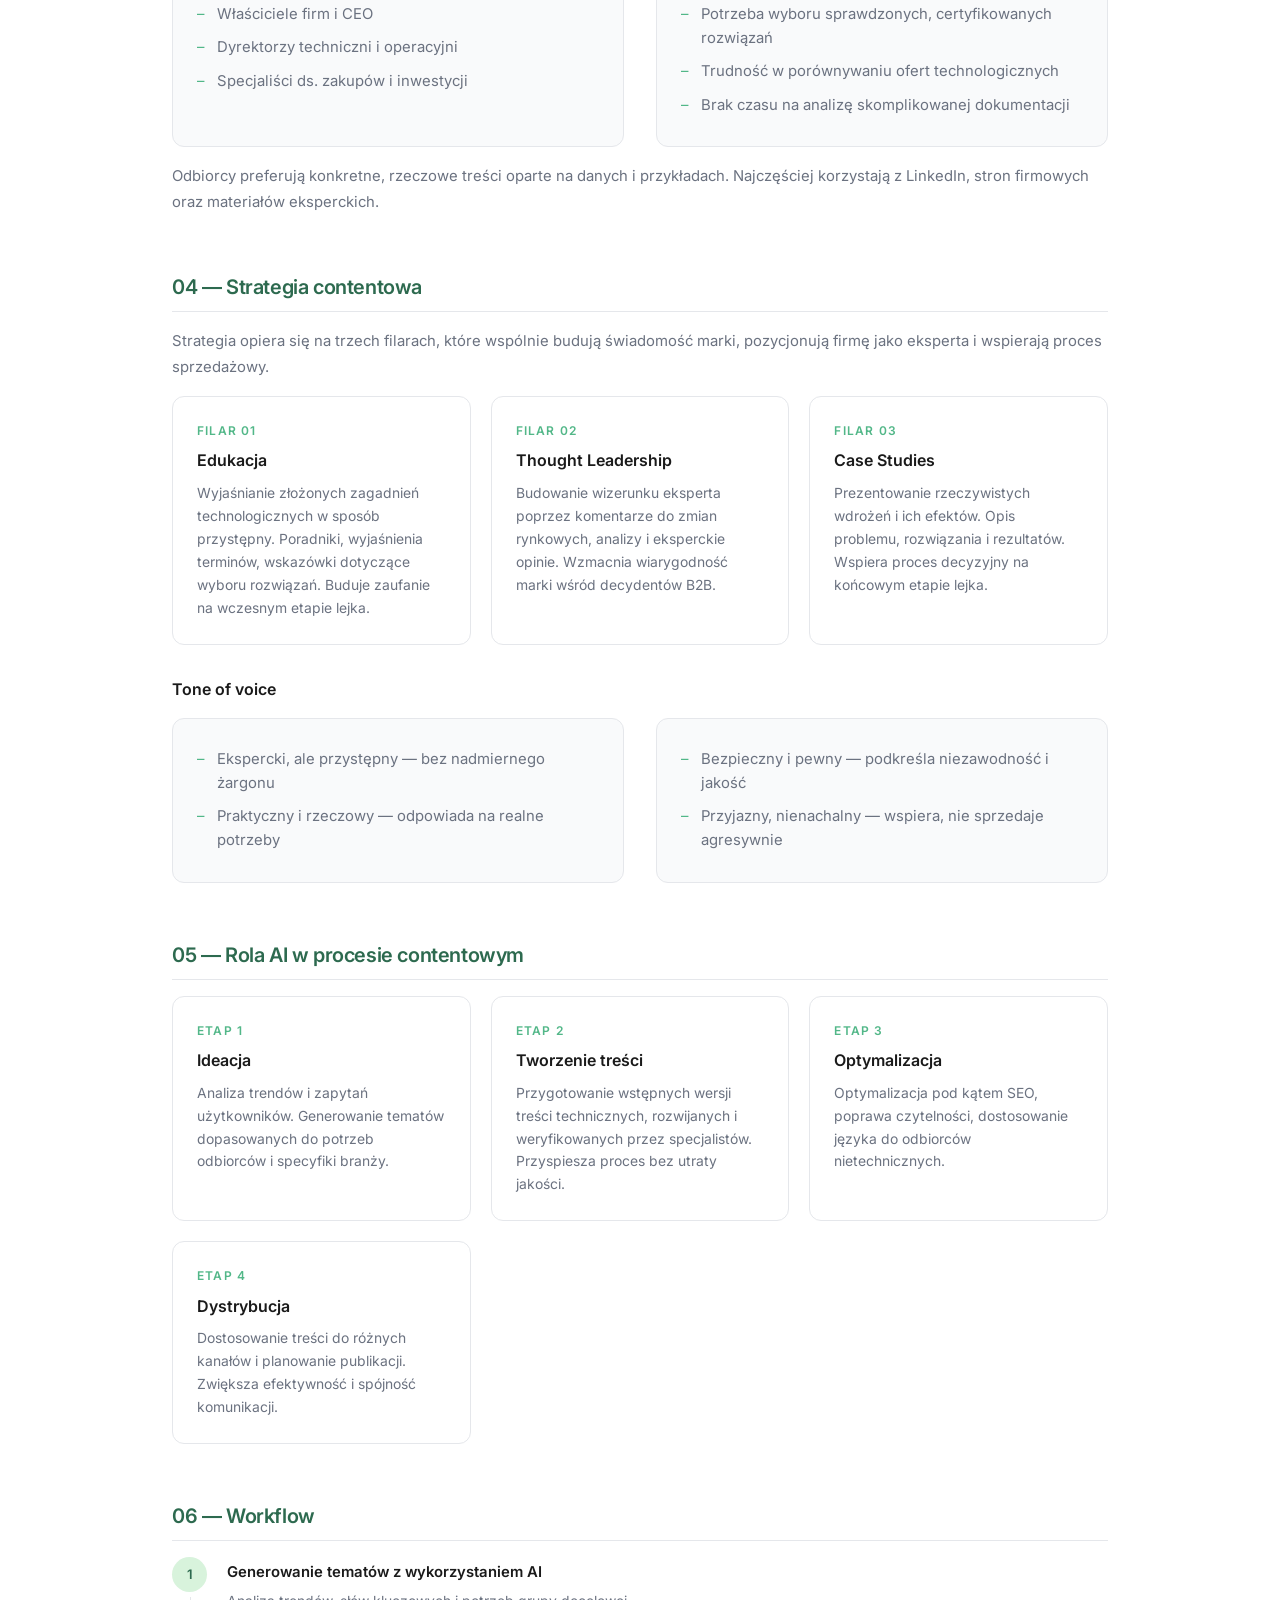
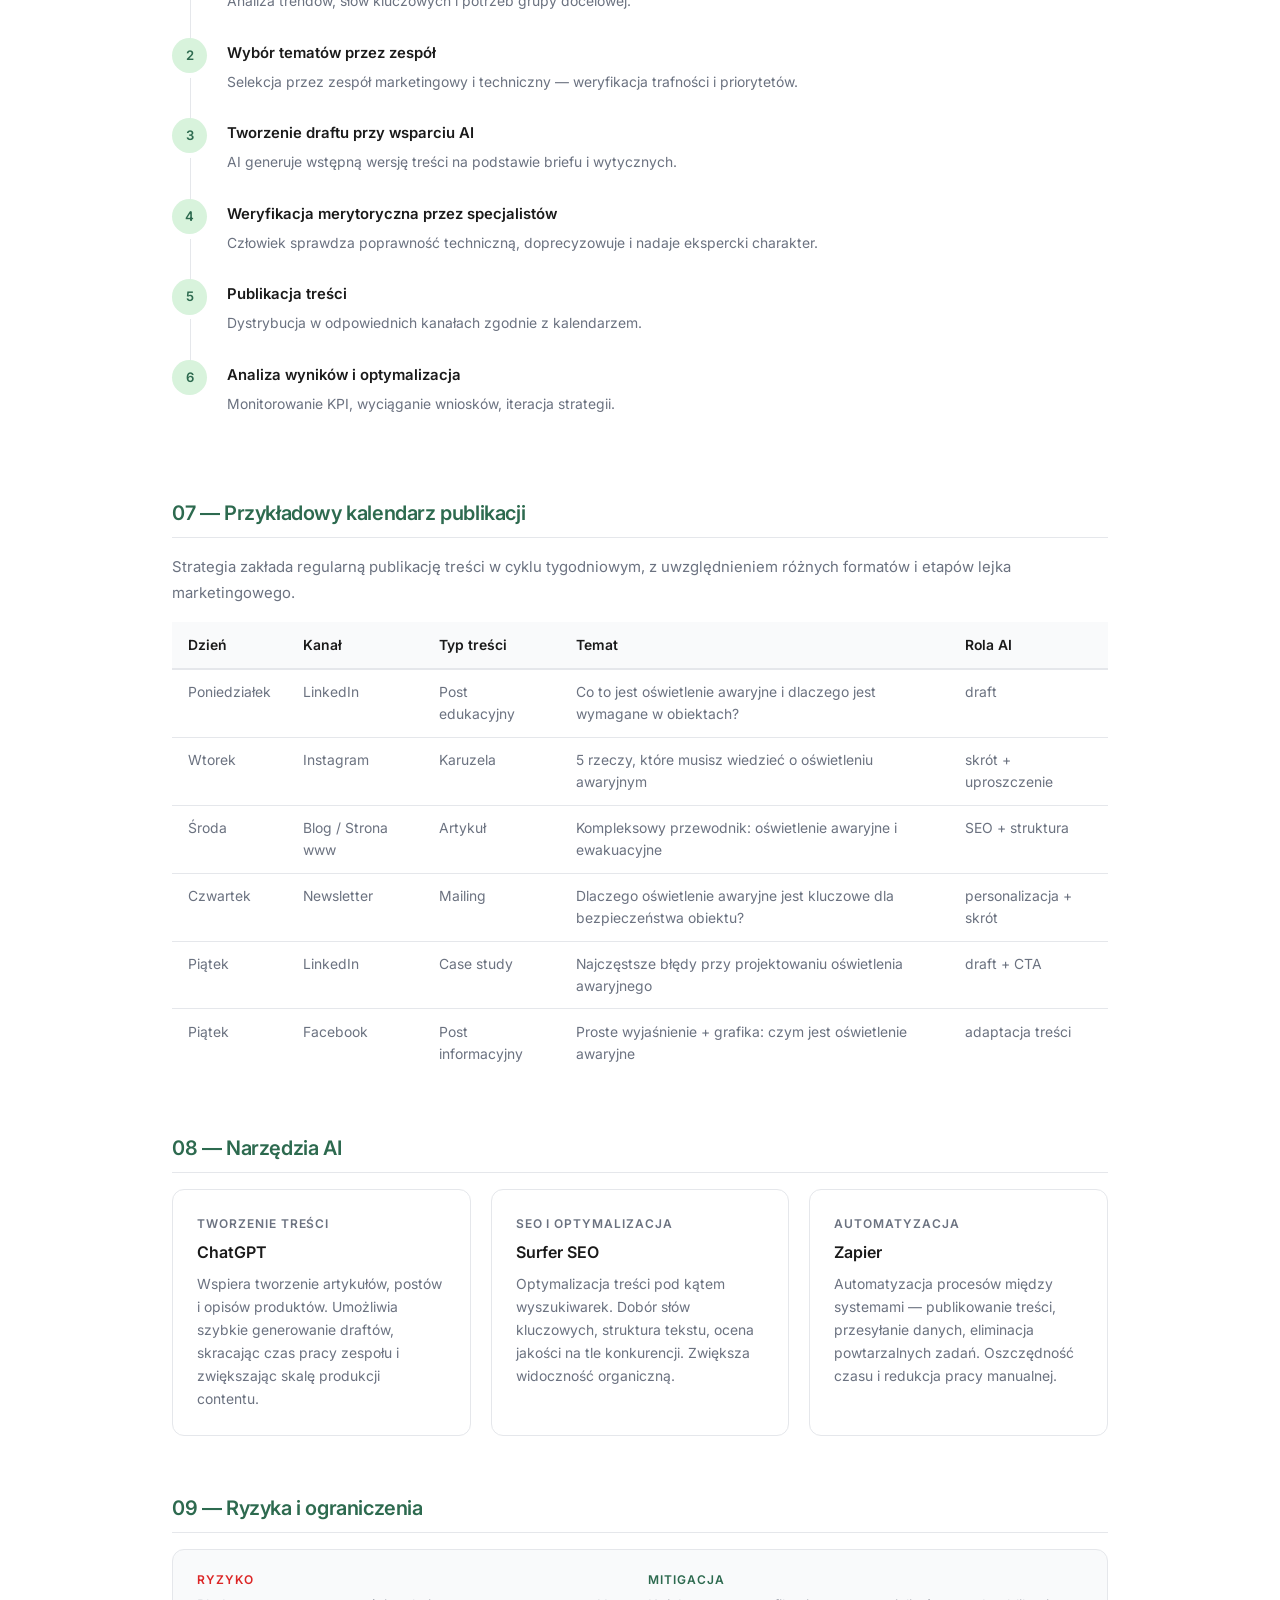
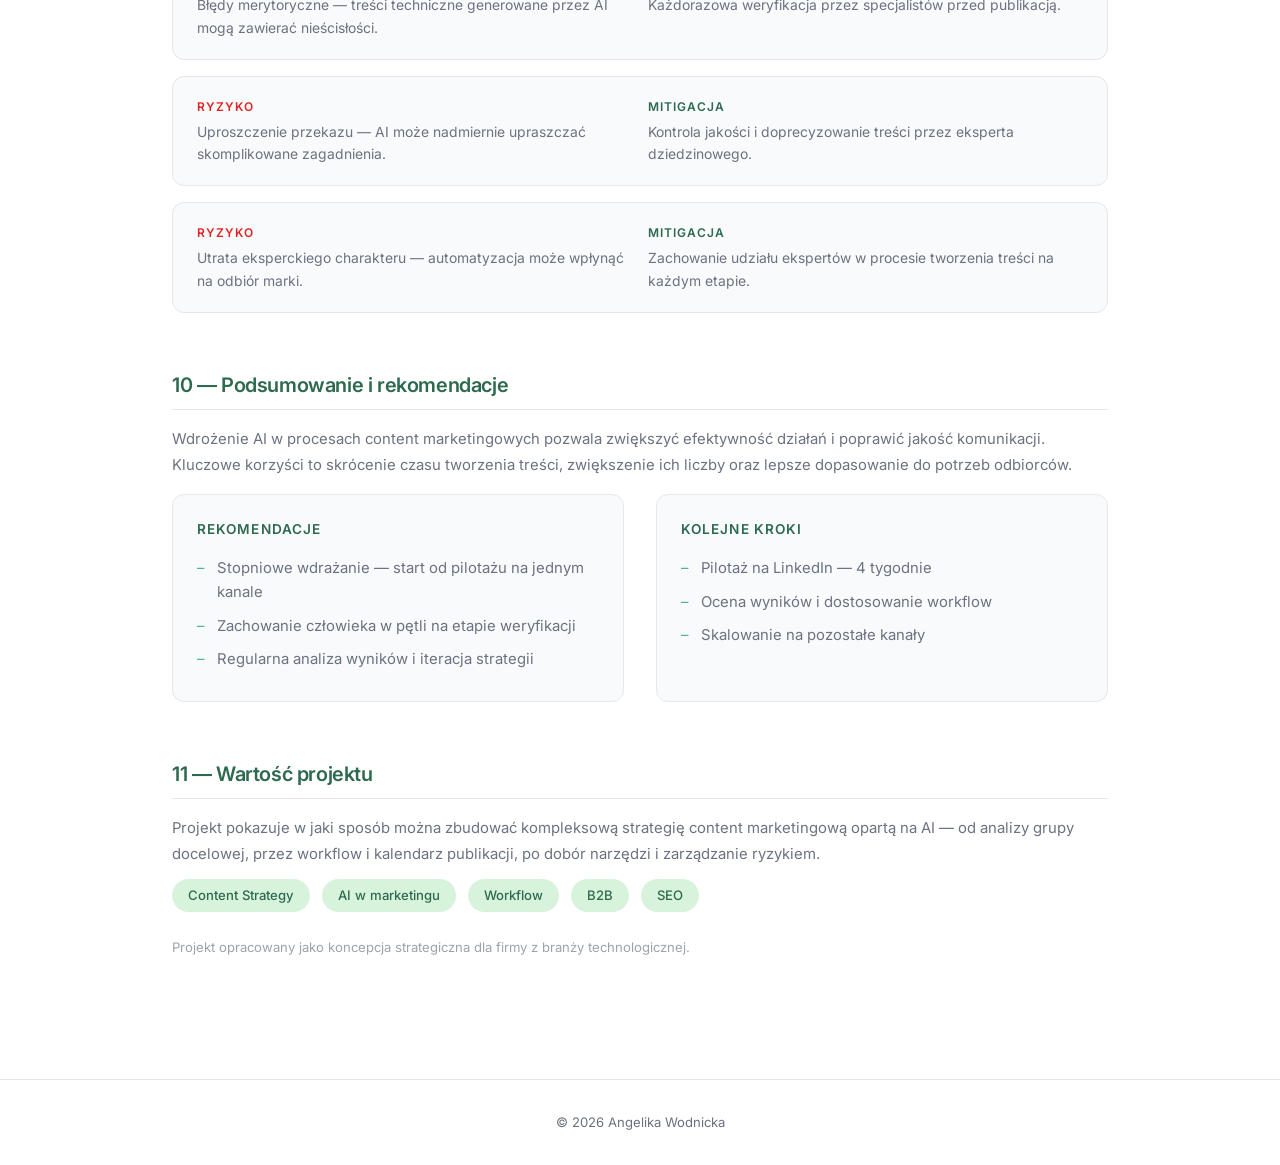
==== commit 7f0000cc: "Add last line to marketing-ai-b2b" ====
--- a/marketing-ai-b2b.html
+++ b/marketing-ai-b2b.html
@@ -628,6 +628,20 @@
       </div>
     </div>
 
+    <!-- 11. Wartość projektu -->
+    <div class="doc-section">
+      <h2>11 — Wartość projektu</h2>
+      <p>Projekt pokazuje w jaki sposób można zbudować kompleksową strategię content marketingową opartą na AI — od analizy grupy docelowej, przez workflow i kalendarz publikacji, po dobór narzędzi i zarządzanie ryzykiem.</p>
+      <div class="kpi-row">
+        <span class="kpi-item">Content Strategy</span>
+        <span class="kpi-item">AI w marketingu</span>
+        <span class="kpi-item">Workflow</span>
+        <span class="kpi-item">B2B</span>
+        <span class="kpi-item">SEO</span>
+      </div>
+      <p style="margin-top:1.5rem;font-size:0.82rem;color:#9ca3af;">Projekt opracowany jako koncepcja strategiczna dla firmy z branży technologicznej.</p>
+    </div>
+
   </div>
 
   <footer>
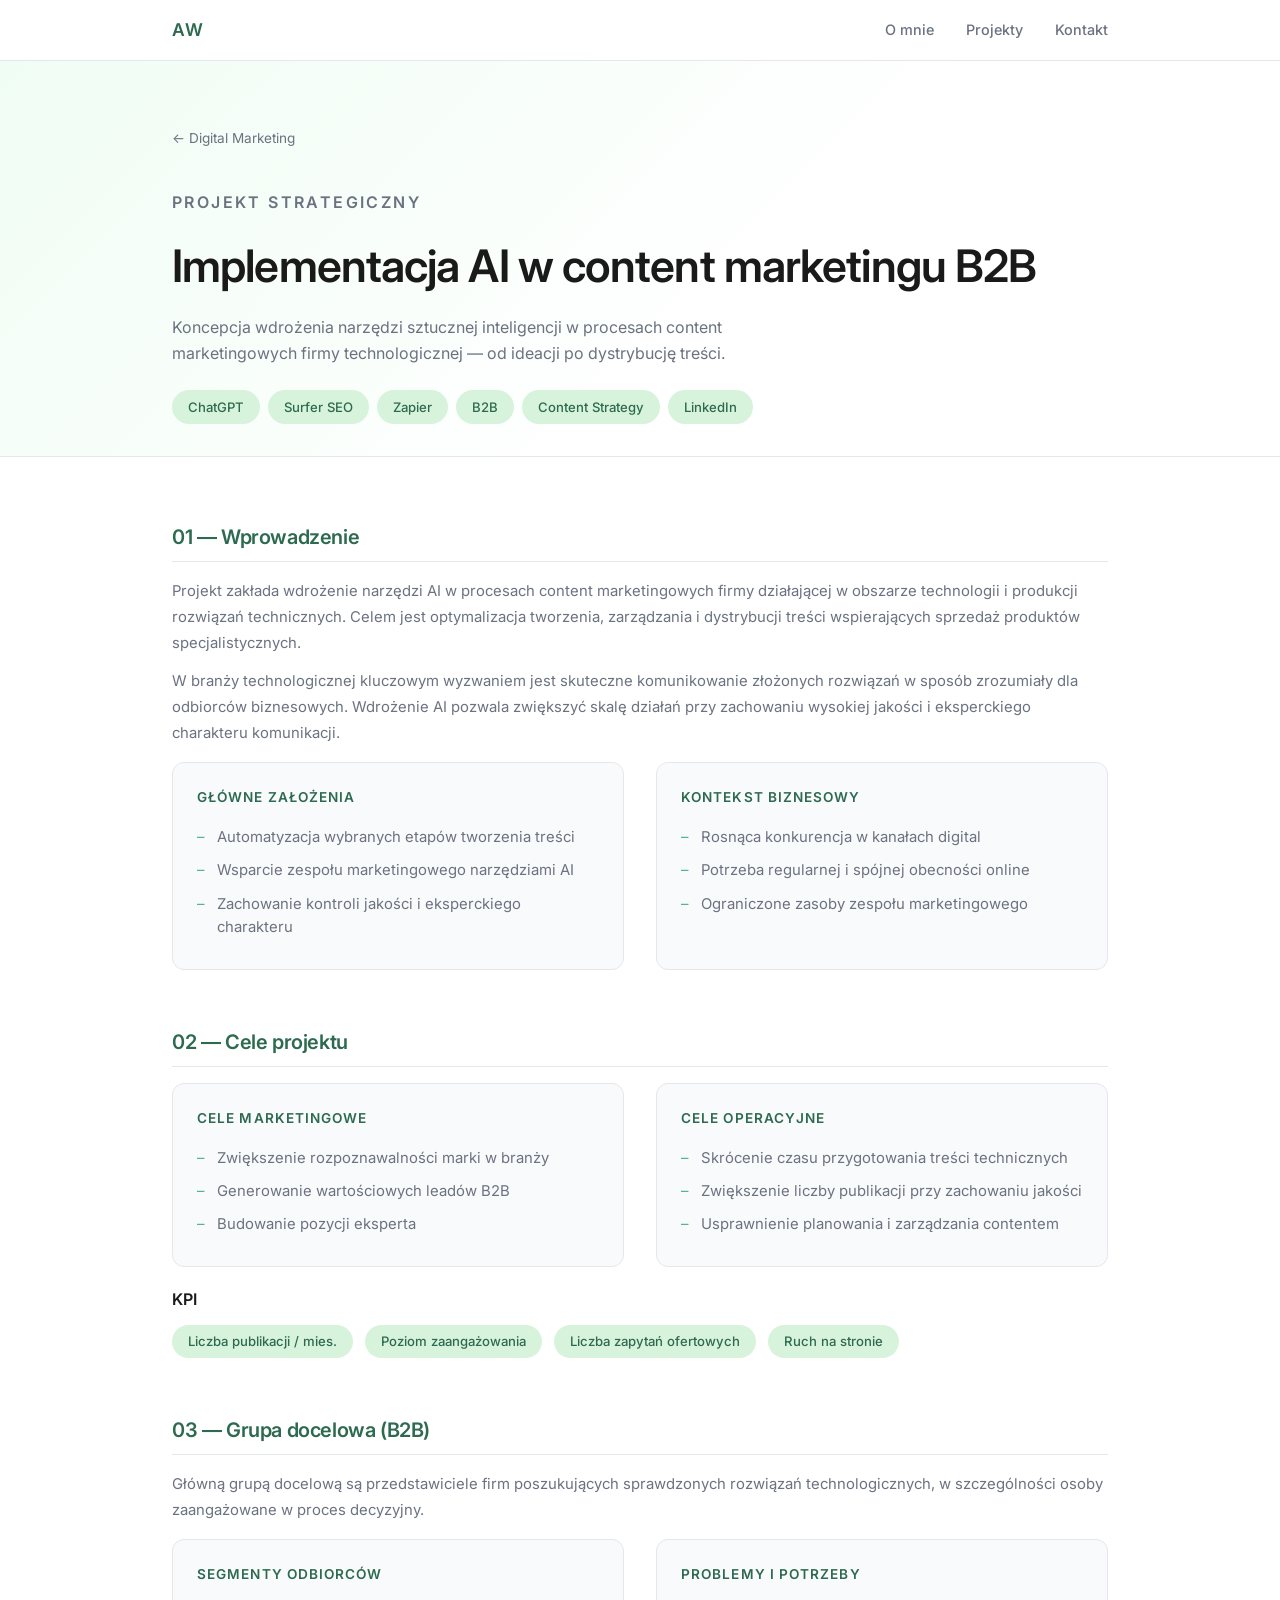
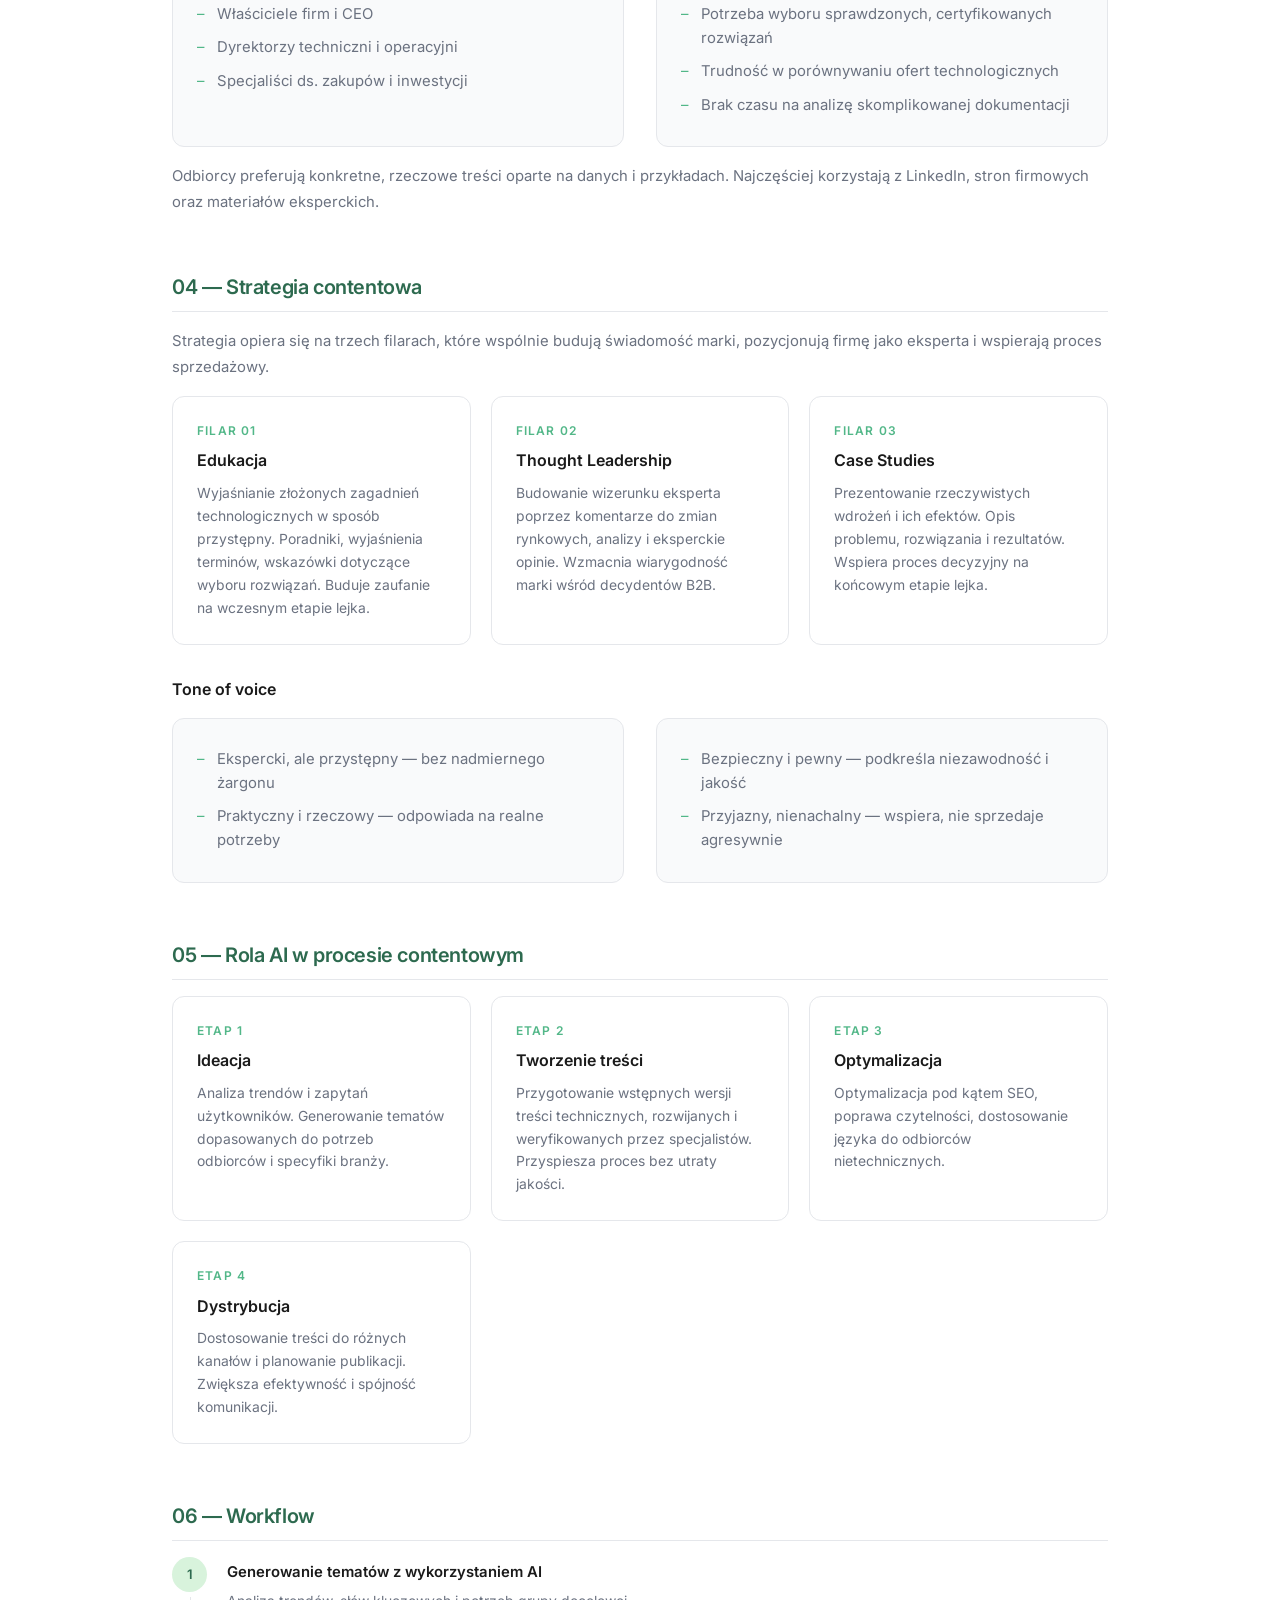
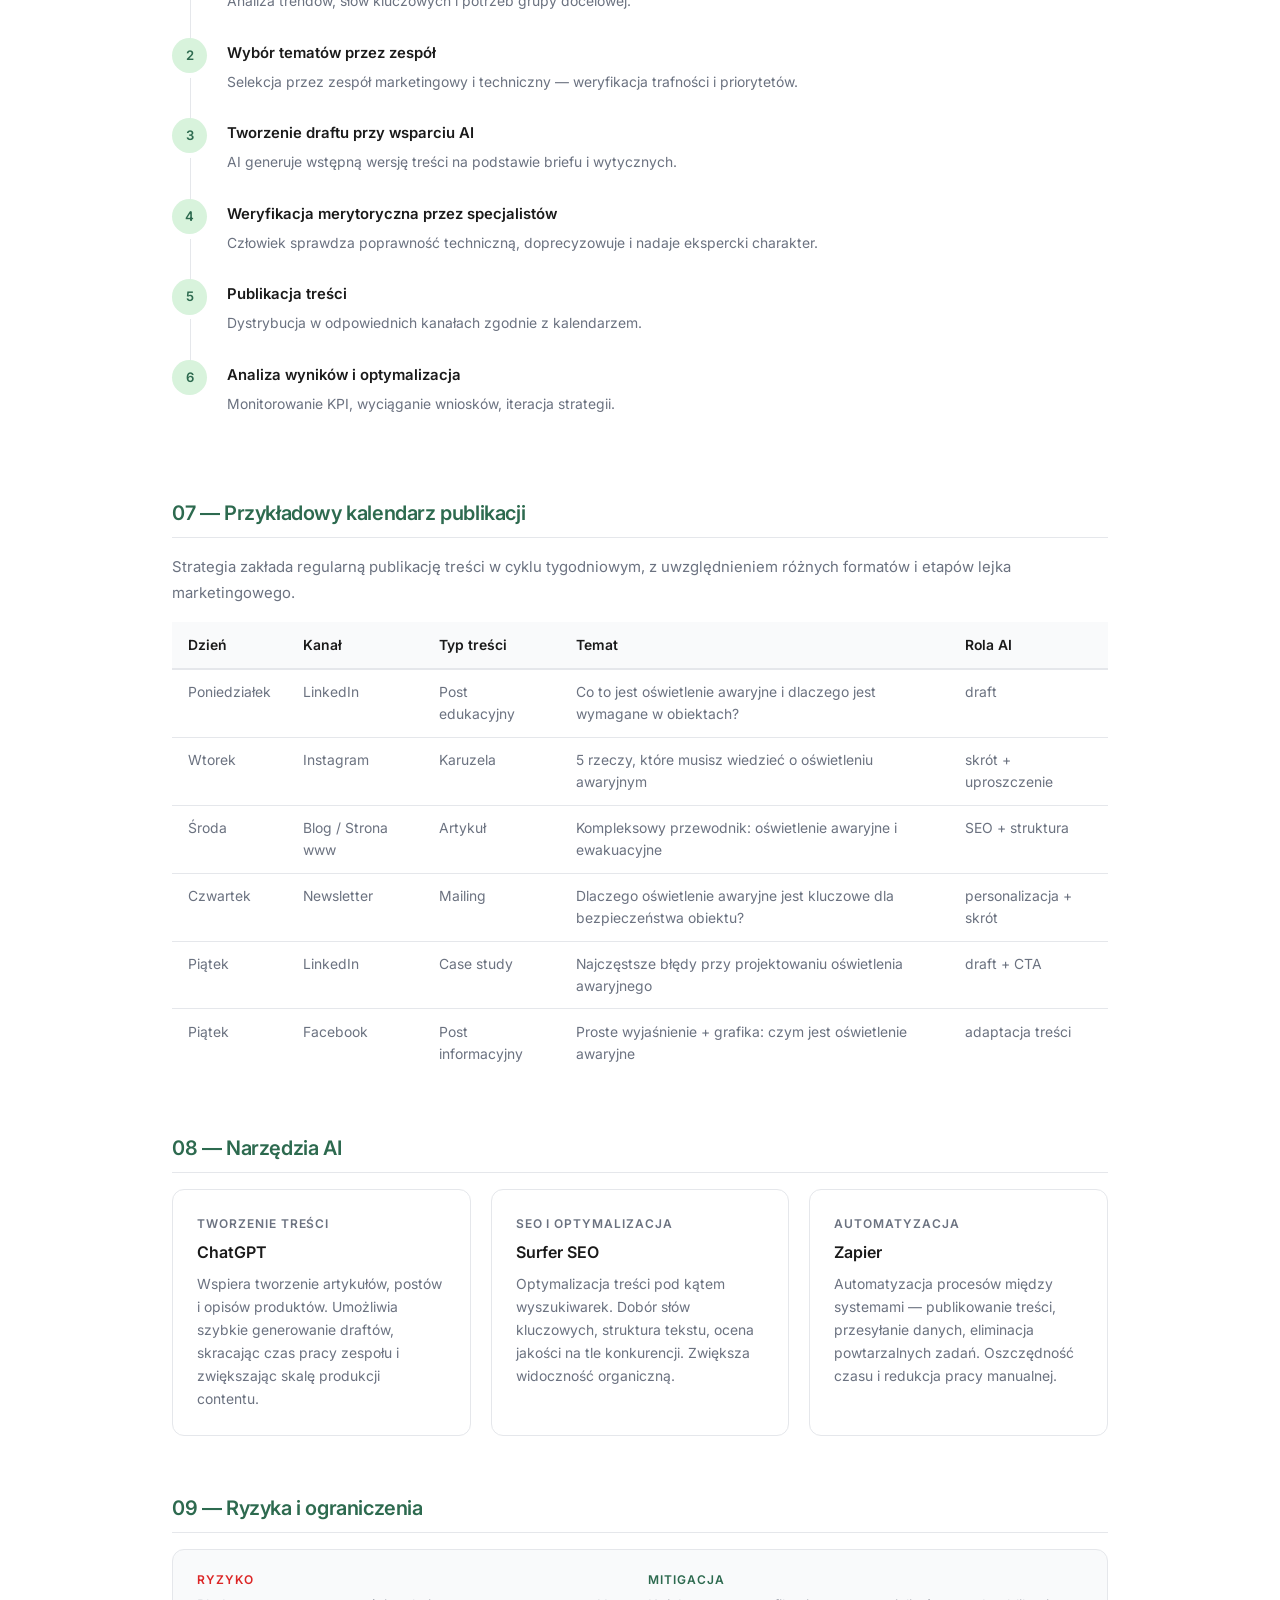
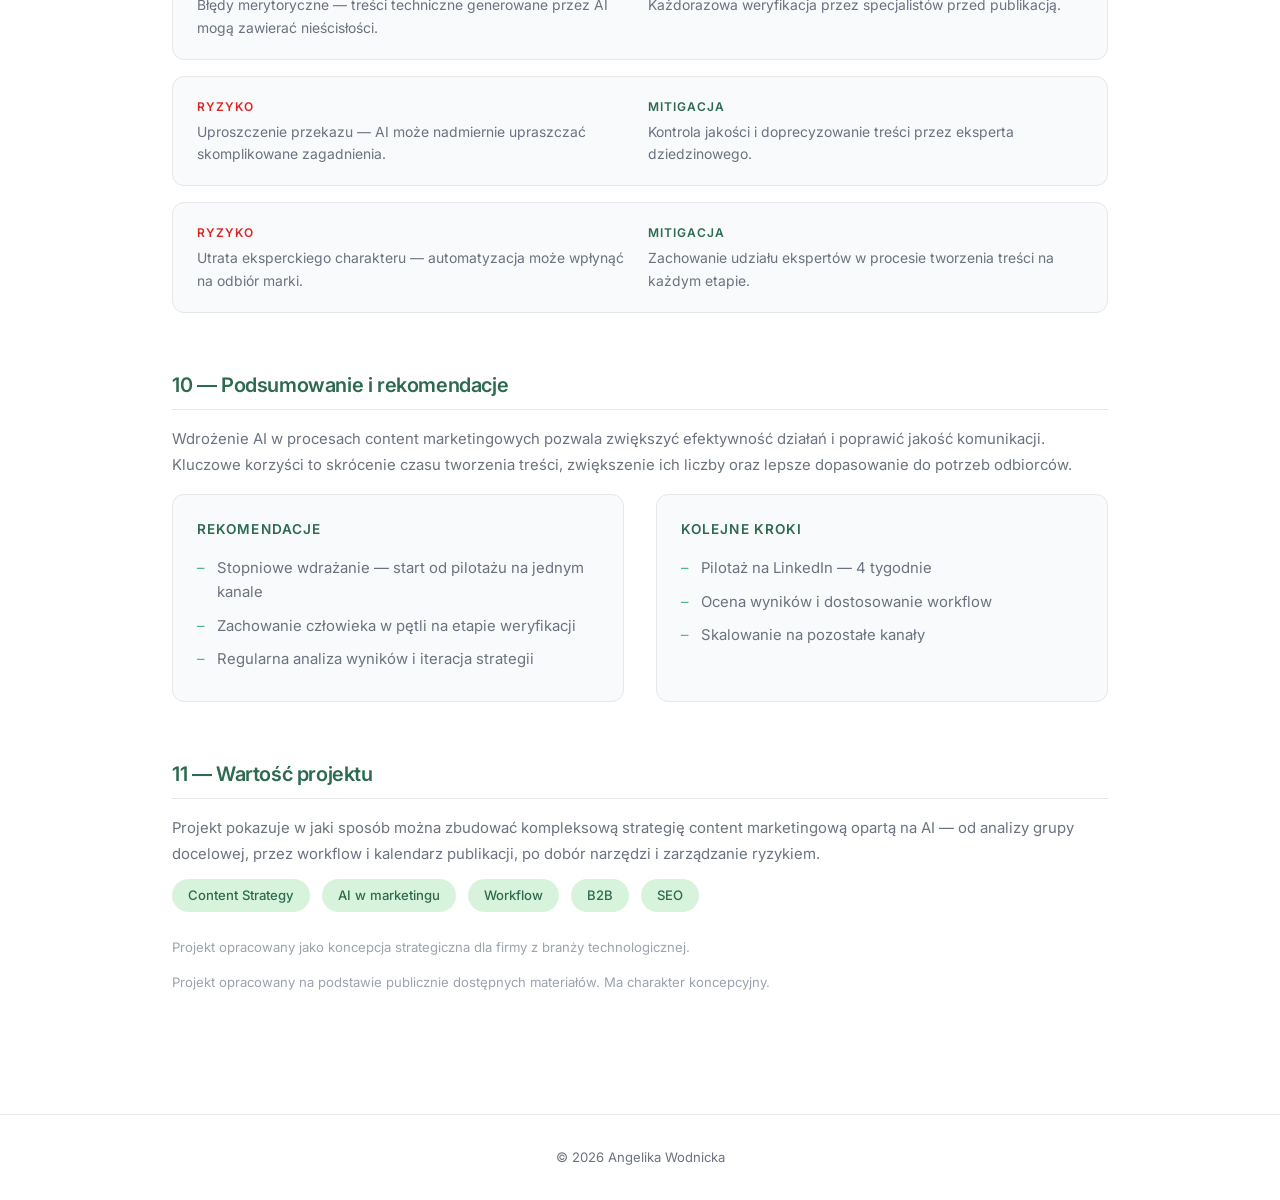
==== commit 5091dbd0: "copyrwight" ====
--- a/marketing-ai-b2b.html
+++ b/marketing-ai-b2b.html
@@ -640,6 +640,7 @@
         <span class="kpi-item">SEO</span>
       </div>
       <p style="margin-top:1.5rem;font-size:0.82rem;color:#9ca3af;">Projekt opracowany jako koncepcja strategiczna dla firmy z branży technologicznej.</p>
+      <p style="font-size:0.82rem;color:#9ca3af;">Projekt opracowany na podstawie publicznie dostępnych materiałów. Ma charakter koncepcyjny.</p>
     </div>
 
   </div>
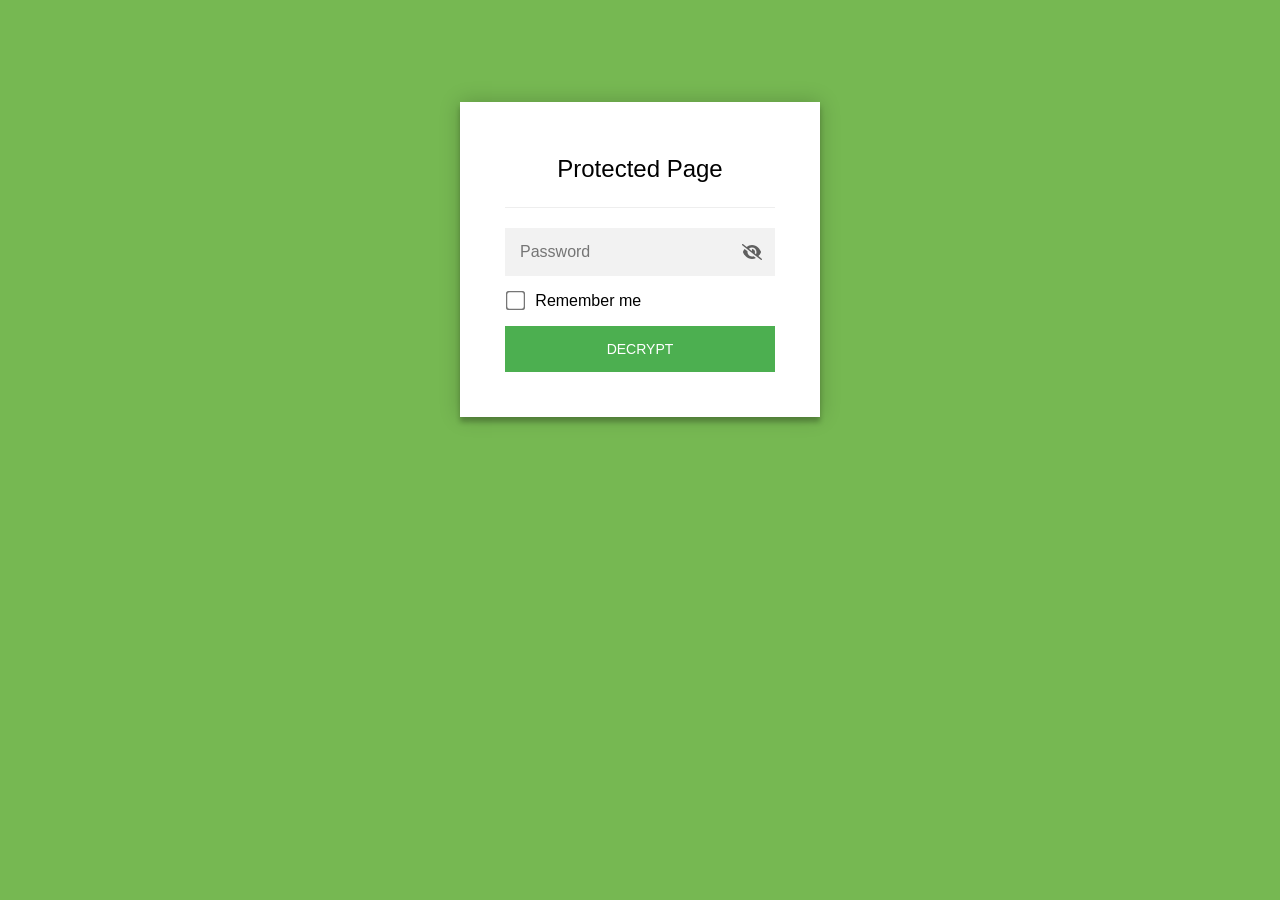
==== commit 6da59740: "Publish encrypted site" ====
--- a/marketing-ai-b2b.html
+++ b/marketing-ai-b2b.html
@@ -1,653 +1,892 @@
 <!DOCTYPE html>
-<html lang="pl">
-<head>
-  <meta charset="UTF-8" />
-  <meta name="viewport" content="width=device-width, initial-scale=1.0" />
-  <title>Implementacja AI w content marketingu B2B — Angelika Wodnicka</title>
-  <link rel="preconnect" href="https://fonts.googleapis.com" />
-  <link rel="preconnect" href="https://fonts.gstatic.com" crossorigin />
-  <link href="https://fonts.googleapis.com/css2?family=Inter:wght@300;400;500;600&display=swap" rel="stylesheet" />
-  <link rel="stylesheet" href="style.css" />
-  <style>
-    .doc-section {
-      margin-bottom: 3.5rem;
-    }
-    .doc-section h2 {
-      font-size: 1.25rem;
-      font-weight: 600;
-      color: var(--green);
-      margin-bottom: 1rem;
-      padding-bottom: 0.5rem;
-      border-bottom: 1px solid var(--border);
-    }
-    .doc-section h3 {
-      font-size: 1rem;
-      font-weight: 600;
-      margin: 1.25rem 0 0.5rem;
-    }
-    .doc-section p {
-      color: var(--text-muted);
-      font-size: 0.93rem;
-      line-height: 1.75;
-      margin-bottom: 0.75rem;
-    }
-    .doc-section ul {
-      list-style: none;
-      padding: 0;
-      margin: 0.5rem 0 1rem;
-    }
-    .doc-section ul li {
-      color: var(--text-muted);
-      font-size: 0.93rem;
-      padding: 0.3rem 0 0.3rem 1.25rem;
-      position: relative;
-    }
-    .doc-section ul li::before {
-      content: "–";
-      position: absolute;
-      left: 0;
-      color: var(--green-light);
-    }
-    .two-col {
-      display: grid;
-      grid-template-columns: 1fr 1fr;
-      gap: 2rem;
-      margin-top: 1rem;
-    }
-    .col-block {
-      background: var(--bg-soft);
-      border: 1px solid var(--border);
-      border-radius: var(--radius);
-      padding: 1.5rem;
-    }
-    .col-block h4 {
-      font-size: 0.85rem;
-      font-weight: 600;
-      text-transform: uppercase;
-      letter-spacing: 0.08em;
-      color: var(--green);
-      margin-bottom: 0.75rem;
-    }
-    .col-block ul {
-      margin: 0;
-    }
-    .kpi-row {
-      display: flex;
-      flex-wrap: wrap;
-      gap: 0.75rem;
-      margin-top: 0.75rem;
-    }
-    .kpi-item {
-      background: var(--green-pale);
-      color: var(--green);
-      padding: 0.4rem 1rem;
-      border-radius: 999px;
-      font-size: 0.82rem;
-      font-weight: 500;
-    }
-    .pillar-grid {
-      display: grid;
-      grid-template-columns: repeat(auto-fill, minmax(260px, 1fr));
-      gap: 1.25rem;
-      margin-top: 1rem;
-    }
-    .pillar-card {
-      background: var(--bg);
-      border: 1px solid var(--border);
-      border-radius: var(--radius);
-      padding: 1.5rem;
-    }
-    .pillar-card .pillar-num {
-      font-size: 0.75rem;
-      font-weight: 600;
-      letter-spacing: 0.1em;
-      text-transform: uppercase;
-      color: var(--green-light);
-      margin-bottom: 0.5rem;
-    }
-    .pillar-card h4 {
-      font-size: 1rem;
-      font-weight: 600;
-      margin-bottom: 0.5rem;
-    }
-    .pillar-card p {
-      font-size: 0.87rem;
-      color: var(--text-muted);
-      line-height: 1.65;
-      margin: 0;
-    }
-    .workflow-steps {
-      display: flex;
-      flex-direction: column;
-      gap: 0;
-      margin-top: 1rem;
-    }
-    .workflow-step {
-      display: flex;
-      gap: 1.25rem;
-      align-items: flex-start;
-      position: relative;
-    }
-    .workflow-step:not(:last-child)::after {
-      content: "";
-      position: absolute;
-      left: 1.1rem;
-      top: 2.5rem;
-      bottom: -0.5rem;
-      width: 1px;
-      background: var(--border);
-    }
-    .step-num {
-      width: 2.2rem;
-      height: 2.2rem;
-      min-width: 2.2rem;
-      border-radius: 50%;
-      background: var(--green-pale);
-      color: var(--green);
-      font-size: 0.82rem;
-      font-weight: 600;
-      display: flex;
-      align-items: center;
-      justify-content: center;
-    }
-    .step-body {
-      padding: 0.25rem 0 1.5rem;
-    }
-    .step-body strong {
-      font-size: 0.93rem;
-      font-weight: 600;
-      display: block;
-      margin-bottom: 0.2rem;
-    }
-    .step-body span {
-      font-size: 0.87rem;
-      color: var(--text-muted);
-    }
-    .table-wrap {
-      overflow-x: auto;
-      margin-top: 1rem;
-    }
-    table {
-      width: 100%;
-      border-collapse: collapse;
-      font-size: 0.87rem;
-    }
-    th {
-      background: var(--bg-soft);
-      color: var(--text);
-      font-weight: 600;
-      text-align: left;
-      padding: 0.75rem 1rem;
-      border-bottom: 2px solid var(--border);
-    }
-    td {
-      padding: 0.7rem 1rem;
-      border-bottom: 1px solid var(--border);
-      color: var(--text-muted);
-      vertical-align: top;
-    }
-    tr:last-child td {
-      border-bottom: none;
-    }
-    .tools-grid {
-      display: grid;
-      grid-template-columns: repeat(auto-fill, minmax(260px, 1fr));
-      gap: 1.25rem;
-      margin-top: 1rem;
-    }
-    .tool-card {
-      background: var(--bg);
-      border: 1px solid var(--border);
-      border-radius: var(--radius);
-      padding: 1.5rem;
-    }
-    .tool-card .tool-area {
-      font-size: 0.75rem;
-      font-weight: 600;
-      letter-spacing: 0.08em;
-      text-transform: uppercase;
-      color: var(--text-muted);
-      margin-bottom: 0.4rem;
-    }
-    .tool-card h4 {
-      font-size: 1rem;
-      font-weight: 600;
-      margin-bottom: 0.5rem;
-    }
-    .tool-card p {
-      font-size: 0.87rem;
-      color: var(--text-muted);
-      line-height: 1.65;
-      margin: 0;
-    }
-    .risk-list {
-      display: flex;
-      flex-direction: column;
-      gap: 1rem;
-      margin-top: 1rem;
-    }
-    .risk-item {
-      background: var(--bg-soft);
-      border: 1px solid var(--border);
-      border-radius: var(--radius);
-      padding: 1.25rem 1.5rem;
-      display: grid;
-      grid-template-columns: 1fr 1fr;
-      gap: 1rem;
-    }
-    .risk-item .risk-label {
-      font-size: 0.75rem;
-      font-weight: 600;
-      text-transform: uppercase;
-      letter-spacing: 0.08em;
-      margin-bottom: 0.3rem;
-    }
-    .risk-item .risk-label.red { color: #dc2626; }
-    .risk-item .risk-label.green { color: var(--green); }
-    .risk-item p {
-      font-size: 0.87rem;
-      color: var(--text-muted);
-      margin: 0;
-      line-height: 1.6;
-    }
-    @media (max-width: 640px) {
-      .two-col { grid-template-columns: 1fr; }
-      .risk-item { grid-template-columns: 1fr; }
-    }
-  </style>
-</head>
-<body>
-
-  <header>
-    <nav>
-      <span class="logo">AW</span>
-      <ul>
-        <li><a href="index.html#o-mnie">O mnie</a></li>
-        <li><a href="index.html#projekty">Projekty</a></li>
-        <li><a href="index.html#kontakt">Kontakt</a></li>
-      </ul>
-    </nav>
-  </header>
-
-  <div class="page-hero">
-    <div style="max-width:1000px;margin:0 auto;padding:0 2rem;">
-      <a href="marketing.html" class="back">← Digital Marketing</a>
-      <p class="hero-tag" style="margin-top:1rem;">Projekt strategiczny</p>
-      <h1>Implementacja AI w content marketingu B2B</h1>
-      <p>Koncepcja wdrożenia narzędzi sztucznej inteligencji w procesach content marketingowych firmy technologicznej — od ideacji po dystrybucję treści.</p>
-      <div style="display:flex;flex-wrap:wrap;gap:0.5rem;margin-top:1.5rem;">
-        <span class="kpi-item">ChatGPT</span>
-        <span class="kpi-item">Surfer SEO</span>
-        <span class="kpi-item">Zapier</span>
-        <span class="kpi-item">B2B</span>
-        <span class="kpi-item">Content Strategy</span>
-        <span class="kpi-item">LinkedIn</span>
-      </div>
-    </div>
-  </div>
-
-  <div class="page-content">
-
-    <!-- 1. Executive Summary -->
-    <div class="doc-section">
-      <h2>01 — Wprowadzenie</h2>
-      <p>Projekt zakłada wdrożenie narzędzi AI w procesach content marketingowych firmy działającej w obszarze technologii i produkcji rozwiązań technicznych. Celem jest optymalizacja tworzenia, zarządzania i dystrybucji treści wspierających sprzedaż produktów specjalistycznych.</p>
-      <p>W branży technologicznej kluczowym wyzwaniem jest skuteczne komunikowanie złożonych rozwiązań w sposób zrozumiały dla odbiorców biznesowych. Wdrożenie AI pozwala zwiększyć skalę działań przy zachowaniu wysokiej jakości i eksperckiego charakteru komunikacji.</p>
-      <div class="two-col">
-        <div class="col-block">
-          <h4>Główne założenia</h4>
-          <ul>
-            <li>Automatyzacja wybranych etapów tworzenia treści</li>
-            <li>Wsparcie zespołu marketingowego narzędziami AI</li>
-            <li>Zachowanie kontroli jakości i eksperckiego charakteru</li>
-          </ul>
+<html class="staticrypt-html">
+    <head>
+        <meta charset="utf-8" />
+        <title>Protected Page</title>
+        <meta name="viewport" content="width=device-width, initial-scale=1" />
+
+        <!-- do not cache this page -->
+        <meta http-equiv="cache-control" content="max-age=0" />
+        <meta http-equiv="cache-control" content="no-cache" />
+        <meta http-equiv="expires" content="0" />
+        <meta http-equiv="expires" content="Tue, 01 Jan 1980 1:00:00 GMT" />
+        <meta http-equiv="pragma" content="no-cache" />
+
+        <style>
+            .staticrypt-hr {
+                margin-top: 20px;
+                margin-bottom: 20px;
+                border: 0;
+                border-top: 1px solid #eee;
+            }
+
+            .staticrypt-page {
+                width: 360px;
+                padding: 8% 0 0;
+                margin: auto;
+                box-sizing: border-box;
+            }
+
+            .staticrypt-form {
+                position: relative;
+                z-index: 1;
+                background: #ffffff;
+                max-width: 360px;
+                margin: 0 auto 100px;
+                padding: 45px;
+                text-align: center;
+                box-shadow: 0 0 20px 0 rgba(0, 0, 0, 0.2), 0 5px 5px 0 rgba(0, 0, 0, 0.24);
+            }
+
+            .staticrypt-form input[type="password"],
+            input[type="text"] {
+                background: inherit;
+                border: 0;
+                box-sizing: border-box; /* This ensures padding is included in the total width */
+                font-size: 14px;
+                outline: 0;
+                padding: 15px 30px 15px 15px; /* Adjust the padding to ensure there is space for the icon */
+                width: 100%;
+            }
+
+            .staticrypt-password-container {
+                position: relative;
+                outline: 0;
+                background: #f2f2f2;
+                width: 100%;
+                border: 0;
+                margin: 0 0 15px;
+                box-sizing: border-box;
+            }
+
+            .staticrypt-toggle-password-visibility {
+                cursor: pointer;
+                height: 20px;
+                opacity: 60%;
+                padding: 13px;
+                position: absolute;
+                right: 0;
+                top: 50%;
+                transform: translateY(-50%);
+                width: 20px;
+            }
+
+            .staticrypt-form .staticrypt-decrypt-button {
+                text-transform: uppercase;
+                outline: 0;
+                background: #4CAF50;
+                width: 100%;
+                border: 0;
+                padding: 15px;
+                color: #ffffff;
+                font-size: 14px;
+                cursor: pointer;
+            }
+
+            .staticrypt-form .staticrypt-decrypt-button:hover,
+            .staticrypt-form .staticrypt-decrypt-button:active,
+            .staticrypt-form .staticrypt-decrypt-button:focus {
+                background: #4CAF50;
+                filter: brightness(92%);
+            }
+
+            .staticrypt-html {
+                height: 100%;
+            }
+
+            .staticrypt-body {
+                height: 100%;
+                margin: 0;
+            }
+
+            .staticrypt-content {
+                height: 100%;
+                margin-bottom: 1em;
+                background: #76B852;
+                font-family: "Arial", sans-serif;
+                -webkit-font-smoothing: antialiased;
+                -moz-osx-font-smoothing: grayscale;
+            }
+
+            .staticrypt-instructions {
+                margin-top: -1em;
+                margin-bottom: 1em;
+            }
+
+            .staticrypt-title {
+                font-size: 1.5em;
+            }
+
+            label.staticrypt-remember {
+                display: flex;
+                align-items: center;
+                margin-bottom: 1em;
+            }
+
+            .staticrypt-remember input[type="checkbox"] {
+                transform: scale(1.5);
+                margin-right: 1em;
+            }
+
+            .hidden {
+                display: none !important;
+            }
+
+            .staticrypt-spinner-container {
+                height: 100%;
+                display: flex;
+                align-items: center;
+                justify-content: center;
+            }
+
+            .staticrypt-spinner {
+                display: inline-block;
+                width: 2rem;
+                height: 2rem;
+                vertical-align: text-bottom;
+                border: 0.25em solid gray;
+                border-right-color: transparent;
+                border-radius: 50%;
+                -webkit-animation: spinner-border 0.75s linear infinite;
+                animation: spinner-border 0.75s linear infinite;
+                animation-duration: 0.75s;
+                animation-timing-function: linear;
+                animation-delay: 0s;
+                animation-iteration-count: infinite;
+                animation-direction: normal;
+                animation-fill-mode: none;
+                animation-play-state: running;
+                animation-name: spinner-border;
+            }
+
+            @keyframes spinner-border {
+                100% {
+                    transform: rotate(360deg);
+                }
+            }
+
+            @media screen and (-webkit-min-device-pixel-ratio: 0) {
+                .staticrypt-form input[type="password"],
+                input[type="text"] {
+                    font-size: 16px;
+                }
+            }
+        </style>
+    </head>
+
+    <body class="staticrypt-body">
+        <div id="staticrypt_loading" class="staticrypt-spinner-container">
+            <div class="staticrypt-spinner"></div>
         </div>
-        <div class="col-block">
-          <h4>Kontekst biznesowy</h4>
-          <ul>
-            <li>Rosnąca konkurencja w kanałach digital</li>
-            <li>Potrzeba regularnej i spójnej obecności online</li>
-            <li>Ograniczone zasoby zespołu marketingowego</li>
-          </ul>
+
+        <div id="staticrypt_content" class="staticrypt-content hidden">
+            <div class="staticrypt-page">
+                <div class="staticrypt-form">
+                    <div class="staticrypt-instructions">
+                        <p class="staticrypt-title">Protected Page</p>
+                        <p></p>
+                    </div>
+
+                    <hr class="staticrypt-hr" />
+
+                    <form id="staticrypt-form" action="#" method="post">
+                        <div class="staticrypt-password-container">
+                            <input
+                                id="staticrypt-password"
+                                type="password"
+                                name="password"
+                                placeholder="Password"
+                                autofocus
+                            />
+
+                            <img
+                                class="staticrypt-toggle-password-visibility"
+                                alt="Show password"
+                                title="Show password"
+                                src="[data-uri]"
+                            />
+                        </div>
+
+                        <label id="staticrypt-remember-label" class="staticrypt-remember hidden">
+                            <input id="staticrypt-remember" type="checkbox" name="remember" />
+                            Remember me
+                        </label>
+
+                        <input type="submit" class="staticrypt-decrypt-button" value="DECRYPT" />
+                    </form>
+                </div>
+            </div>
         </div>
-      </div>
-    </div>
-
-    <!-- 2. Cele -->
-    <div class="doc-section">
-      <h2>02 — Cele projektu</h2>
-      <div class="two-col">
-        <div class="col-block">
-          <h4>Cele marketingowe</h4>
-          <ul>
-            <li>Zwiększenie rozpoznawalności marki w branży</li>
-            <li>Generowanie wartościowych leadów B2B</li>
-            <li>Budowanie pozycji eksperta</li>
-          </ul>
-        </div>
-        <div class="col-block">
-          <h4>Cele operacyjne</h4>
-          <ul>
-            <li>Skrócenie czasu przygotowania treści technicznych</li>
-            <li>Zwiększenie liczby publikacji przy zachowaniu jakości</li>
-            <li>Usprawnienie planowania i zarządzania contentem</li>
-          </ul>
-        </div>
-      </div>
-      <h3>KPI</h3>
-      <div class="kpi-row">
-        <span class="kpi-item">Liczba publikacji / mies.</span>
-        <span class="kpi-item">Poziom zaangażowania</span>
-        <span class="kpi-item">Liczba zapytań ofertowych</span>
-        <span class="kpi-item">Ruch na stronie</span>
-      </div>
-    </div>
-
-    <!-- 3. Grupa docelowa -->
-    <div class="doc-section">
-      <h2>03 — Grupa docelowa (B2B)</h2>
-      <p>Główną grupą docelową są przedstawiciele firm poszukujących sprawdzonych rozwiązań technologicznych, w szczególności osoby zaangażowane w proces decyzyjny.</p>
-      <div class="two-col">
-        <div class="col-block">
-          <h4>Segmenty odbiorców</h4>
-          <ul>
-            <li>Właściciele firm i CEO</li>
-            <li>Dyrektorzy techniczni i operacyjni</li>
-            <li>Specjaliści ds. zakupów i inwestycji</li>
-          </ul>
-        </div>
-        <div class="col-block">
-          <h4>Problemy i potrzeby</h4>
-          <ul>
-            <li>Potrzeba wyboru sprawdzonych, certyfikowanych rozwiązań</li>
-            <li>Trudność w porównywaniu ofert technologicznych</li>
-            <li>Brak czasu na analizę skomplikowanej dokumentacji</li>
-          </ul>
-        </div>
-      </div>
-      <p style="margin-top:1rem;">Odbiorcy preferują konkretne, rzeczowe treści oparte na danych i przykładach. Najczęściej korzystają z LinkedIn, stron firmowych oraz materiałów eksperckich.</p>
-    </div>
-
-    <!-- 4. Strategia contentowa -->
-    <div class="doc-section">
-      <h2>04 — Strategia contentowa</h2>
-      <p>Strategia opiera się na trzech filarach, które wspólnie budują świadomość marki, pozycjonują firmę jako eksperta i wspierają proces sprzedażowy.</p>
-      <div class="pillar-grid">
-        <div class="pillar-card">
-          <div class="pillar-num">Filar 01</div>
-          <h4>Edukacja</h4>
-          <p>Wyjaśnianie złożonych zagadnień technologicznych w sposób przystępny. Poradniki, wyjaśnienia terminów, wskazówki dotyczące wyboru rozwiązań. Buduje zaufanie na wczesnym etapie lejka.</p>
-        </div>
-        <div class="pillar-card">
-          <div class="pillar-num">Filar 02</div>
-          <h4>Thought Leadership</h4>
-          <p>Budowanie wizerunku eksperta poprzez komentarze do zmian rynkowych, analizy i eksperckie opinie. Wzmacnia wiarygodność marki wśród decydentów B2B.</p>
-        </div>
-        <div class="pillar-card">
-          <div class="pillar-num">Filar 03</div>
-          <h4>Case Studies</h4>
-          <p>Prezentowanie rzeczywistych wdrożeń i ich efektów. Opis problemu, rozwiązania i rezultatów. Wspiera proces decyzyjny na końcowym etapie lejka.</p>
-        </div>
-      </div>
-      <h3 style="margin-top:2rem;">Tone of voice</h3>
-      <div class="two-col">
-        <div class="col-block">
-          <ul>
-            <li>Ekspercki, ale przystępny — bez nadmiernego żargonu</li>
-            <li>Praktyczny i rzeczowy — odpowiada na realne potrzeby</li>
-          </ul>
-        </div>
-        <div class="col-block">
-          <ul>
-            <li>Bezpieczny i pewny — podkreśla niezawodność i jakość</li>
-            <li>Przyjazny, nienachalny — wspiera, nie sprzedaje agresywnie</li>
-          </ul>
-        </div>
-      </div>
-    </div>
-
-    <!-- 5. Rola AI -->
-    <div class="doc-section">
-      <h2>05 — Rola AI w procesie contentowym</h2>
-      <div class="pillar-grid">
-        <div class="pillar-card">
-          <div class="pillar-num">Etap 1</div>
-          <h4>Ideacja</h4>
-          <p>Analiza trendów i zapytań użytkowników. Generowanie tematów dopasowanych do potrzeb odbiorców i specyfiki branży.</p>
-        </div>
-        <div class="pillar-card">
-          <div class="pillar-num">Etap 2</div>
-          <h4>Tworzenie treści</h4>
-          <p>Przygotowanie wstępnych wersji treści technicznych, rozwijanych i weryfikowanych przez specjalistów. Przyspiesza proces bez utraty jakości.</p>
-        </div>
-        <div class="pillar-card">
-          <div class="pillar-num">Etap 3</div>
-          <h4>Optymalizacja</h4>
-          <p>Optymalizacja pod kątem SEO, poprawa czytelności, dostosowanie języka do odbiorców nietechnicznych.</p>
-        </div>
-        <div class="pillar-card">
-          <div class="pillar-num">Etap 4</div>
-          <h4>Dystrybucja</h4>
-          <p>Dostosowanie treści do różnych kanałów i planowanie publikacji. Zwiększa efektywność i spójność komunikacji.</p>
-        </div>
-      </div>
-    </div>
-
-    <!-- 6. Workflow -->
-    <div class="doc-section">
-      <h2>06 — Workflow</h2>
-      <div class="workflow-steps">
-        <div class="workflow-step">
-          <div class="step-num">1</div>
-          <div class="step-body">
-            <strong>Generowanie tematów z wykorzystaniem AI</strong>
-            <span>Analiza trendów, słów kluczowych i potrzeb grupy docelowej.</span>
-          </div>
-        </div>
-        <div class="workflow-step">
-          <div class="step-num">2</div>
-          <div class="step-body">
-            <strong>Wybór tematów przez zespół</strong>
-            <span>Selekcja przez zespół marketingowy i techniczny — weryfikacja trafności i priorytetów.</span>
-          </div>
-        </div>
-        <div class="workflow-step">
-          <div class="step-num">3</div>
-          <div class="step-body">
-            <strong>Tworzenie draftu przy wsparciu AI</strong>
-            <span>AI generuje wstępną wersję treści na podstawie briefu i wytycznych.</span>
-          </div>
-        </div>
-        <div class="workflow-step">
-          <div class="step-num">4</div>
-          <div class="step-body">
-            <strong>Weryfikacja merytoryczna przez specjalistów</strong>
-            <span>Człowiek sprawdza poprawność techniczną, doprecyzowuje i nadaje ekspercki charakter.</span>
-          </div>
-        </div>
-        <div class="workflow-step">
-          <div class="step-num">5</div>
-          <div class="step-body">
-            <strong>Publikacja treści</strong>
-            <span>Dystrybucja w odpowiednich kanałach zgodnie z kalendarzem.</span>
-          </div>
-        </div>
-        <div class="workflow-step">
-          <div class="step-num">6</div>
-          <div class="step-body">
-            <strong>Analiza wyników i optymalizacja</strong>
-            <span>Monitorowanie KPI, wyciąganie wniosków, iteracja strategii.</span>
-          </div>
-        </div>
-      </div>
-    </div>
-
-    <!-- 7. Kalendarz -->
-    <div class="doc-section">
-      <h2>07 — Przykładowy kalendarz publikacji</h2>
-      <p>Strategia zakłada regularną publikację treści w cyklu tygodniowym, z uwzględnieniem różnych formatów i etapów lejka marketingowego.</p>
-      <div class="table-wrap">
-        <table>
-          <thead>
-            <tr>
-              <th>Dzień</th>
-              <th>Kanał</th>
-              <th>Typ treści</th>
-              <th>Temat</th>
-              <th>Rola AI</th>
-            </tr>
-          </thead>
-          <tbody>
-            <tr>
-              <td>Poniedziałek</td>
-              <td>LinkedIn</td>
-              <td>Post edukacyjny</td>
-              <td>Co to jest oświetlenie awaryjne i dlaczego jest wymagane w obiektach?</td>
-              <td>draft</td>
-            </tr>
-            <tr>
-              <td>Wtorek</td>
-              <td>Instagram</td>
-              <td>Karuzela</td>
-              <td>5 rzeczy, które musisz wiedzieć o oświetleniu awaryjnym</td>
-              <td>skrót + uproszczenie</td>
-            </tr>
-            <tr>
-              <td>Środa</td>
-              <td>Blog / Strona www</td>
-              <td>Artykuł</td>
-              <td>Kompleksowy przewodnik: oświetlenie awaryjne i ewakuacyjne</td>
-              <td>SEO + struktura</td>
-            </tr>
-            <tr>
-              <td>Czwartek</td>
-              <td>Newsletter</td>
-              <td>Mailing</td>
-              <td>Dlaczego oświetlenie awaryjne jest kluczowe dla bezpieczeństwa obiektu?</td>
-              <td>personalizacja + skrót</td>
-            </tr>
-            <tr>
-              <td>Piątek</td>
-              <td>LinkedIn</td>
-              <td>Case study</td>
-              <td>Najczęstsze błędy przy projektowaniu oświetlenia awaryjnego</td>
-              <td>draft + CTA</td>
-            </tr>
-            <tr>
-              <td>Piątek</td>
-              <td>Facebook</td>
-              <td>Post informacyjny</td>
-              <td>Proste wyjaśnienie + grafika: czym jest oświetlenie awaryjne</td>
-              <td>adaptacja treści</td>
-            </tr>
-          </tbody>
-        </table>
-      </div>
-    </div>
-
-    <!-- 8. Narzędzia -->
-    <div class="doc-section">
-      <h2>08 — Narzędzia AI</h2>
-      <div class="tools-grid">
-        <div class="tool-card">
-          <div class="tool-area">Tworzenie treści</div>
-          <h4>ChatGPT</h4>
-          <p>Wspiera tworzenie artykułów, postów i opisów produktów. Umożliwia szybkie generowanie draftów, skracając czas pracy zespołu i zwiększając skalę produkcji contentu.</p>
-        </div>
-        <div class="tool-card">
-          <div class="tool-area">SEO i optymalizacja</div>
-          <h4>Surfer SEO</h4>
-          <p>Optymalizacja treści pod kątem wyszukiwarek. Dobór słów kluczowych, struktura tekstu, ocena jakości na tle konkurencji. Zwiększa widoczność organiczną.</p>
-        </div>
-        <div class="tool-card">
-          <div class="tool-area">Automatyzacja</div>
-          <h4>Zapier</h4>
-          <p>Automatyzacja procesów między systemami — publikowanie treści, przesyłanie danych, eliminacja powtarzalnych zadań. Oszczędność czasu i redukcja pracy manualnej.</p>
-        </div>
-      </div>
-    </div>
-
-    <!-- 9. Ryzyka -->
-    <div class="doc-section">
-      <h2>09 — Ryzyka i ograniczenia</h2>
-      <div class="risk-list">
-        <div class="risk-item">
-          <div>
-            <div class="risk-label red">Ryzyko</div>
-            <p>Błędy merytoryczne — treści techniczne generowane przez AI mogą zawierać nieścisłości.</p>
-          </div>
-          <div>
-            <div class="risk-label green">Mitigacja</div>
-            <p>Każdorazowa weryfikacja przez specjalistów przed publikacją.</p>
-          </div>
-        </div>
-        <div class="risk-item">
-          <div>
-            <div class="risk-label red">Ryzyko</div>
-            <p>Uproszczenie przekazu — AI może nadmiernie upraszczać skomplikowane zagadnienia.</p>
-          </div>
-          <div>
-            <div class="risk-label green">Mitigacja</div>
-            <p>Kontrola jakości i doprecyzowanie treści przez eksperta dziedzinowego.</p>
-          </div>
-        </div>
-        <div class="risk-item">
-          <div>
-            <div class="risk-label red">Ryzyko</div>
-            <p>Utrata eksperckiego charakteru — automatyzacja może wpłynąć na odbiór marki.</p>
-          </div>
-          <div>
-            <div class="risk-label green">Mitigacja</div>
-            <p>Zachowanie udziału ekspertów w procesie tworzenia treści na każdym etapie.</p>
-          </div>
-        </div>
-      </div>
-    </div>
-
-    <!-- 10. Podsumowanie -->
-    <div class="doc-section">
-      <h2>10 — Podsumowanie i rekomendacje</h2>
-      <p>Wdrożenie AI w procesach content marketingowych pozwala zwiększyć efektywność działań i poprawić jakość komunikacji. Kluczowe korzyści to skrócenie czasu tworzenia treści, zwiększenie ich liczby oraz lepsze dopasowanie do potrzeb odbiorców.</p>
-      <div class="two-col">
-        <div class="col-block">
-          <h4>Rekomendacje</h4>
-          <ul>
-            <li>Stopniowe wdrażanie — start od pilotażu na jednym kanale</li>
-            <li>Zachowanie człowieka w pętli na etapie weryfikacji</li>
-            <li>Regularna analiza wyników i iteracja strategii</li>
-          </ul>
-        </div>
-        <div class="col-block">
-          <h4>Kolejne kroki</h4>
-          <ul>
-            <li>Pilotaż na LinkedIn — 4 tygodnie</li>
-            <li>Ocena wyników i dostosowanie workflow</li>
-            <li>Skalowanie na pozostałe kanały</li>
-          </ul>
-        </div>
-      </div>
-    </div>
-
-    <!-- 11. Wartość projektu -->
-    <div class="doc-section">
-      <h2>11 — Wartość projektu</h2>
-      <p>Projekt pokazuje w jaki sposób można zbudować kompleksową strategię content marketingową opartą na AI — od analizy grupy docelowej, przez workflow i kalendarz publikacji, po dobór narzędzi i zarządzanie ryzykiem.</p>
-      <div class="kpi-row">
-        <span class="kpi-item">Content Strategy</span>
-        <span class="kpi-item">AI w marketingu</span>
-        <span class="kpi-item">Workflow</span>
-        <span class="kpi-item">B2B</span>
-        <span class="kpi-item">SEO</span>
-      </div>
-      <p style="margin-top:1.5rem;font-size:0.82rem;color:#9ca3af;">Projekt opracowany jako koncepcja strategiczna dla firmy z branży technologicznej.</p>
-      <p style="font-size:0.82rem;color:#9ca3af;">Projekt opracowany na podstawie publicznie dostępnych materiałów. Ma charakter koncepcyjny.</p>
-    </div>
-
-  </div>
-
-  <footer>
-    <p>© 2026 Angelika Wodnicka</p>
-  </footer>
-
-</body>
+
+        <script>
+            // these variables will be filled when generating the file - the template format is 'variable_name'
+            const staticryptInitiator = ((function(){
+  const exports = {};
+  const cryptoEngine = ((function(){
+  const exports = {};
+  const { subtle } = crypto;
+
+const IV_BITS = 16 * 8;
+const HEX_BITS = 4;
+const ENCRYPTION_ALGO = "AES-CBC";
+
+/**
+ * Translates between utf8 encoded hexadecimal strings
+ * and Uint8Array bytes.
+ */
+const HexEncoder = {
+    /**
+     * hex string -> bytes
+     * @param {string} hexString
+     * @returns {Uint8Array}
+     */
+    parse: function (hexString) {
+        if (hexString.length % 2 !== 0) throw "Invalid hexString";
+        const arrayBuffer = new Uint8Array(hexString.length / 2);
+
+        for (let i = 0; i < hexString.length; i += 2) {
+            const byteValue = parseInt(hexString.substring(i, i + 2), 16);
+            if (isNaN(byteValue)) {
+                throw "Invalid hexString";
+            }
+            arrayBuffer[i / 2] = byteValue;
+        }
+        return arrayBuffer;
+    },
+
+    /**
+     * bytes -> hex string
+     * @param {Uint8Array} bytes
+     * @returns {string}
+     */
+    stringify: function (bytes) {
+        const hexBytes = [];
+
+        for (let i = 0; i < bytes.length; ++i) {
+            let byteString = bytes[i].toString(16);
+            if (byteString.length < 2) {
+                byteString = "0" + byteString;
+            }
+            hexBytes.push(byteString);
+        }
+        return hexBytes.join("");
+    },
+};
+
+/**
+ * Translates between utf8 strings and Uint8Array bytes.
+ */
+const UTF8Encoder = {
+    parse: function (str) {
+        return new TextEncoder().encode(str);
+    },
+
+    stringify: function (bytes) {
+        return new TextDecoder().decode(bytes);
+    },
+};
+
+/**
+ * Salt and encrypt a msg with a password.
+ */
+async function encrypt(msg, hashedPassword) {
+    // Must be 16 bytes, unpredictable, and preferably cryptographically random. However, it need not be secret.
+    // https://developer.mozilla.org/en-US/docs/Web/API/SubtleCrypto/encrypt#parameters
+    const iv = crypto.getRandomValues(new Uint8Array(IV_BITS / 8));
+
+    const key = await subtle.importKey("raw", HexEncoder.parse(hashedPassword), ENCRYPTION_ALGO, false, ["encrypt"]);
+
+    const encrypted = await subtle.encrypt(
+        {
+            name: ENCRYPTION_ALGO,
+            iv: iv,
+        },
+        key,
+        UTF8Encoder.parse(msg)
+    );
+
+    // iv will be 32 hex characters, we prepend it to the ciphertext for use in decryption
+    return HexEncoder.stringify(iv) + HexEncoder.stringify(new Uint8Array(encrypted));
+}
+exports.encrypt = encrypt;
+
+/**
+ * Decrypt a salted msg using a password.
+ *
+ * @param {string} encryptedMsg
+ * @param {string} hashedPassword
+ * @returns {Promise<string>}
+ */
+async function decrypt(encryptedMsg, hashedPassword) {
+    const ivLength = IV_BITS / HEX_BITS;
+    const iv = HexEncoder.parse(encryptedMsg.substring(0, ivLength));
+    const encrypted = encryptedMsg.substring(ivLength);
+
+    const key = await subtle.importKey("raw", HexEncoder.parse(hashedPassword), ENCRYPTION_ALGO, false, ["decrypt"]);
+
+    const outBuffer = await subtle.decrypt(
+        {
+            name: ENCRYPTION_ALGO,
+            iv: iv,
+        },
+        key,
+        HexEncoder.parse(encrypted)
+    );
+
+    return UTF8Encoder.stringify(new Uint8Array(outBuffer));
+}
+exports.decrypt = decrypt;
+
+/**
+ * Salt and hash the password so it can be stored in localStorage without opening a password reuse vulnerability.
+ *
+ * @param {string} password
+ * @param {string} salt
+ * @returns {Promise<string>}
+ */
+async function hashPassword(password, salt) {
+    // we hash the password in multiple steps, each adding more iterations. This is because we used to allow less
+    // iterations, so for backward compatibility reasons, we need to support going from that to more iterations.
+    let hashedPassword = await hashLegacyRound(password, salt);
+
+    hashedPassword = await hashSecondRound(hashedPassword, salt);
+
+    return hashThirdRound(hashedPassword, salt);
+}
+exports.hashPassword = hashPassword;
+
+/**
+ * This hashes the password with 1k iterations. This is a low number, we need this function to support backwards
+ * compatibility.
+ *
+ * @param {string} password
+ * @param {string} salt
+ * @returns {Promise<string>}
+ */
+function hashLegacyRound(password, salt) {
+    return pbkdf2(password, salt, 1000, "SHA-1");
+}
+exports.hashLegacyRound = hashLegacyRound;
+
+/**
+ * Add a second round of iterations. This is because we used to use 1k, so for backwards compatibility with
+ * remember-me/autodecrypt links, we need to support going from that to more iterations.
+ *
+ * @param hashedPassword
+ * @param salt
+ * @returns {Promise<string>}
+ */
+function hashSecondRound(hashedPassword, salt) {
+    return pbkdf2(hashedPassword, salt, 14000, "SHA-256");
+}
+exports.hashSecondRound = hashSecondRound;
+
+/**
+ * Add a third round of iterations to bring total number to 600k. This is because we used to use 1k, then 15k, so for
+ * backwards compatibility with remember-me/autodecrypt links, we need to support going from that to more iterations.
+ *
+ * @param hashedPassword
+ * @param salt
+ * @returns {Promise<string>}
+ */
+function hashThirdRound(hashedPassword, salt) {
+    return pbkdf2(hashedPassword, salt, 585000, "SHA-256");
+}
+exports.hashThirdRound = hashThirdRound;
+
+/**
+ * Salt and hash the password so it can be stored in localStorage without opening a password reuse vulnerability.
+ *
+ * @param {string} password
+ * @param {string} salt
+ * @param {int} iterations
+ * @param {string} hashAlgorithm
+ * @returns {Promise<string>}
+ */
+async function pbkdf2(password, salt, iterations, hashAlgorithm) {
+    const key = await subtle.importKey("raw", UTF8Encoder.parse(password), "PBKDF2", false, ["deriveBits"]);
+
+    const keyBytes = await subtle.deriveBits(
+        {
+            name: "PBKDF2",
+            hash: hashAlgorithm,
+            iterations,
+            salt: UTF8Encoder.parse(salt),
+        },
+        key,
+        256
+    );
+
+    return HexEncoder.stringify(new Uint8Array(keyBytes));
+}
+
+function generateRandomSalt() {
+    const bytes = crypto.getRandomValues(new Uint8Array(128 / 8));
+
+    return HexEncoder.stringify(new Uint8Array(bytes));
+}
+exports.generateRandomSalt = generateRandomSalt;
+
+async function signMessage(hashedPassword, message) {
+    const key = await subtle.importKey(
+        "raw",
+        HexEncoder.parse(hashedPassword),
+        {
+            name: "HMAC",
+            hash: "SHA-256",
+        },
+        false,
+        ["sign"]
+    );
+    const signature = await subtle.sign("HMAC", key, UTF8Encoder.parse(message));
+
+    return HexEncoder.stringify(new Uint8Array(signature));
+}
+exports.signMessage = signMessage;
+
+function getRandomAlphanum() {
+    const possibleCharacters = "abcdefghijklmnopqrstuvwxyzABCDEFGHIJKLMNOPQRSTUVWXYZ0123456789";
+
+    let byteArray;
+    let parsedInt;
+
+    // Keep generating new random bytes until we get a value that falls
+    // within a range that can be evenly divided by possibleCharacters.length
+    do {
+        byteArray = crypto.getRandomValues(new Uint8Array(1));
+        // extract the lowest byte to get an int from 0 to 255 (probably unnecessary, since we're only generating 1 byte)
+        parsedInt = byteArray[0] & 0xff;
+    } while (parsedInt >= 256 - (256 % possibleCharacters.length));
+
+    // Take the modulo of the parsed integer to get a random number between 0 and totalLength - 1
+    const randomIndex = parsedInt % possibleCharacters.length;
+
+    return possibleCharacters[randomIndex];
+}
+
+/**
+ * Generate a random string of a given length.
+ *
+ * @param {int} length
+ * @returns {string}
+ */
+function generateRandomString(length) {
+    let randomString = "";
+
+    for (let i = 0; i < length; i++) {
+        randomString += getRandomAlphanum();
+    }
+
+    return randomString;
+}
+exports.generateRandomString = generateRandomString;
+
+  return exports;
+})());
+const codec = ((function(){
+  const exports = {};
+  /**
+ * Initialize the codec with the provided cryptoEngine - this return functions to encode and decode messages.
+ *
+ * @param cryptoEngine - the engine to use for encryption / decryption
+ */
+function init(cryptoEngine) {
+    const exports = {};
+
+    /**
+     * Top-level function for encoding a message.
+     * Includes password hashing, encryption, and signing.
+     *
+     * @param {string} msg
+     * @param {string} password
+     * @param {string} salt
+     *
+     * @returns {string} The encoded text
+     */
+    async function encode(msg, password, salt) {
+        const hashedPassword = await cryptoEngine.hashPassword(password, salt);
+
+        const encrypted = await cryptoEngine.encrypt(msg, hashedPassword);
+
+        // we use the hashed password in the HMAC because this is effectively what will be used a password (so we can store
+        // it in localStorage safely, we don't use the clear text password)
+        const hmac = await cryptoEngine.signMessage(hashedPassword, encrypted);
+
+        return hmac + encrypted;
+    }
+    exports.encode = encode;
+
+    /**
+     * Encode using a password that has already been hashed. This is useful to encode multiple messages in a row, that way
+     * we don't need to hash the password multiple times.
+     *
+     * @param {string} msg
+     * @param {string} hashedPassword
+     *
+     * @returns {string} The encoded text
+     */
+    async function encodeWithHashedPassword(msg, hashedPassword) {
+        const encrypted = await cryptoEngine.encrypt(msg, hashedPassword);
+
+        // we use the hashed password in the HMAC because this is effectively what will be used a password (so we can store
+        // it in localStorage safely, we don't use the clear text password)
+        const hmac = await cryptoEngine.signMessage(hashedPassword, encrypted);
+
+        return hmac + encrypted;
+    }
+    exports.encodeWithHashedPassword = encodeWithHashedPassword;
+
+    /**
+     * Top-level function for decoding a message.
+     * Includes signature check and decryption.
+     *
+     * @param {string} signedMsg
+     * @param {string} hashedPassword
+     * @param {string} salt
+     * @param {int} backwardCompatibleAttempt
+     * @param {string} originalPassword
+     *
+     * @returns {Object} {success: true, decoded: string} | {success: false, message: string}
+     */
+    async function decode(signedMsg, hashedPassword, salt, backwardCompatibleAttempt = 0, originalPassword = "") {
+        const encryptedHMAC = signedMsg.substring(0, 64);
+        const encryptedMsg = signedMsg.substring(64);
+        const decryptedHMAC = await cryptoEngine.signMessage(hashedPassword, encryptedMsg);
+
+        if (decryptedHMAC !== encryptedHMAC) {
+            // we have been raising the number of iterations in the hashing algorithm multiple times, so to support the old
+            // remember-me/autodecrypt links we need to try bringing the old hashes up to speed.
+            originalPassword = originalPassword || hashedPassword;
+            if (backwardCompatibleAttempt === 0) {
+                const updatedHashedPassword = await cryptoEngine.hashThirdRound(originalPassword, salt);
+
+                return decode(signedMsg, updatedHashedPassword, salt, backwardCompatibleAttempt + 1, originalPassword);
+            }
+            if (backwardCompatibleAttempt === 1) {
+                let updatedHashedPassword = await cryptoEngine.hashSecondRound(originalPassword, salt);
+                updatedHashedPassword = await cryptoEngine.hashThirdRound(updatedHashedPassword, salt);
+
+                return decode(signedMsg, updatedHashedPassword, salt, backwardCompatibleAttempt + 1, originalPassword);
+            }
+
+            return { success: false, message: "Signature mismatch" };
+        }
+
+        return {
+            success: true,
+            decoded: await cryptoEngine.decrypt(encryptedMsg, hashedPassword),
+        };
+    }
+    exports.decode = decode;
+
+    return exports;
+}
+exports.init = init;
+
+  return exports;
+})());
+const decode = codec.init(cryptoEngine).decode;
+
+/**
+ * Initialize the staticrypt module, that exposes functions callbable by the password_template.
+ *
+ * @param {{
+ *  staticryptEncryptedMsgUniqueVariableName: string,
+ *  isRememberEnabled: boolean,
+ *  rememberDurationInDays: number,
+ *  staticryptSaltUniqueVariableName: string,
+ * }} staticryptConfig - object of data that is stored on the password_template at encryption time.
+ *
+ * @param {{
+ *  rememberExpirationKey: string,
+ *  rememberPassphraseKey: string,
+ *  replaceHtmlCallback: function,
+ *  clearLocalStorageCallback: function,
+ * }} templateConfig - object of data that can be configured by a custom password_template.
+ */
+function init(staticryptConfig, templateConfig) {
+    const exports = {};
+
+    /**
+     * Decrypt our encrypted page, replace the whole HTML.
+     *
+     * @param {string} hashedPassword
+     * @returns {Promise<boolean>}
+     */
+    async function decryptAndReplaceHtml(hashedPassword) {
+        const { staticryptEncryptedMsgUniqueVariableName, staticryptSaltUniqueVariableName } = staticryptConfig;
+        const { replaceHtmlCallback } = templateConfig;
+
+        const result = await decode(
+            staticryptEncryptedMsgUniqueVariableName,
+            hashedPassword,
+            staticryptSaltUniqueVariableName
+        );
+        if (!result.success) {
+            return false;
+        }
+        const plainHTML = result.decoded;
+
+        // if the user configured a callback call it, otherwise just replace the whole HTML
+        if (typeof replaceHtmlCallback === "function") {
+            replaceHtmlCallback(plainHTML);
+        } else {
+            document.write(plainHTML);
+            document.close();
+        }
+
+        return true;
+    }
+
+    /**
+     * Attempt to decrypt the page and replace the whole HTML.
+     *
+     * @param {string} password
+     * @param {boolean} isRememberChecked
+     *
+     * @returns {Promise<{isSuccessful: boolean, hashedPassword?: string}>} - we return an object, so that if we want to
+     *   expose more information in the future we can do it without breaking the password_template
+     */
+    async function handleDecryptionOfPage(password, isRememberChecked) {
+        const { staticryptSaltUniqueVariableName } = staticryptConfig;
+
+        // decrypt and replace the whole page
+        const hashedPassword = await cryptoEngine.hashPassword(password, staticryptSaltUniqueVariableName);
+        return handleDecryptionOfPageFromHash(hashedPassword, isRememberChecked);
+    }
+    exports.handleDecryptionOfPage = handleDecryptionOfPage;
+
+    async function handleDecryptionOfPageFromHash(hashedPassword, isRememberChecked) {
+        const { isRememberEnabled, rememberDurationInDays } = staticryptConfig;
+        const { rememberExpirationKey, rememberPassphraseKey } = templateConfig;
+
+        const isDecryptionSuccessful = await decryptAndReplaceHtml(hashedPassword);
+
+        if (!isDecryptionSuccessful) {
+            return {
+                isSuccessful: false,
+                hashedPassword,
+            };
+        }
+
+        // remember the hashedPassword and set its expiration if necessary
+        if (isRememberEnabled && isRememberChecked) {
+            window.localStorage.setItem(rememberPassphraseKey, hashedPassword);
+
+            // set the expiration if the duration isn't 0 (meaning no expiration)
+            if (rememberDurationInDays > 0) {
+                window.localStorage.setItem(
+                    rememberExpirationKey,
+                    (new Date().getTime() + rememberDurationInDays * 24 * 60 * 60 * 1000).toString()
+                );
+            }
+        }
+
+        return {
+            isSuccessful: true,
+            hashedPassword,
+        };
+    }
+    exports.handleDecryptionOfPageFromHash = handleDecryptionOfPageFromHash;
+
+    /**
+     * Clear localstorage from staticrypt related values
+     */
+    function clearLocalStorage() {
+        const { clearLocalStorageCallback, rememberExpirationKey, rememberPassphraseKey } = templateConfig;
+
+        if (typeof clearLocalStorageCallback === "function") {
+            clearLocalStorageCallback();
+        } else {
+            localStorage.removeItem(rememberPassphraseKey);
+            localStorage.removeItem(rememberExpirationKey);
+        }
+    }
+
+    async function handleDecryptOnLoad() {
+        let isSuccessful = await decryptOnLoadFromUrl();
+
+        if (!isSuccessful) {
+            isSuccessful = await decryptOnLoadFromRememberMe();
+        }
+
+        return { isSuccessful };
+    }
+    exports.handleDecryptOnLoad = handleDecryptOnLoad;
+
+    /**
+     * Clear storage if we are logging out
+     *
+     * @returns {boolean} - whether we logged out
+     */
+    function logoutIfNeeded() {
+        const logoutKey = "staticrypt_logout";
+
+        // handle logout through query param
+        const queryParams = new URLSearchParams(window.location.search);
+        if (queryParams.has(logoutKey)) {
+            clearLocalStorage();
+            return true;
+        }
+
+        // handle logout through URL fragment
+        const hash = window.location.hash.substring(1);
+        if (hash.includes(logoutKey)) {
+            clearLocalStorage();
+            return true;
+        }
+
+        return false;
+    }
+
+    /**
+     * To be called on load: check if we want to try to decrypt and replace the HTML with the decrypted content, and
+     * try to do it if needed.
+     *
+     * @returns {Promise<boolean>} true if we derypted and replaced the whole page, false otherwise
+     */
+    async function decryptOnLoadFromRememberMe() {
+        const { rememberDurationInDays } = staticryptConfig;
+        const { rememberExpirationKey, rememberPassphraseKey } = templateConfig;
+
+        // if we are login out, terminate
+        if (logoutIfNeeded()) {
+            return false;
+        }
+
+        // if there is expiration configured, check if we're not beyond the expiration
+        if (rememberDurationInDays && rememberDurationInDays > 0) {
+            const expiration = localStorage.getItem(rememberExpirationKey),
+                isExpired = expiration && new Date().getTime() > parseInt(expiration);
+
+            if (isExpired) {
+                clearLocalStorage();
+                return false;
+            }
+        }
+
+        const hashedPassword = localStorage.getItem(rememberPassphraseKey);
+
+        if (hashedPassword) {
+            // try to decrypt
+            const isDecryptionSuccessful = await decryptAndReplaceHtml(hashedPassword);
+
+            // if the decryption is unsuccessful the password might be wrong - silently clear the saved data and let
+            // the user fill the password form again
+            if (!isDecryptionSuccessful) {
+                clearLocalStorage();
+                return false;
+            }
+
+            return true;
+        }
+
+        return false;
+    }
+
+    async function decryptOnLoadFromUrl() {
+        const passwordKey = "staticrypt_pwd";
+        const rememberMeKey = "remember_me";
+
+        // try to get the password from the query param (for backward compatibility - we now want to avoid this method,
+        // since it sends the hashed password to the server which isn't needed)
+        const queryParams = new URLSearchParams(window.location.search);
+        const hashedPasswordQuery = queryParams.get(passwordKey);
+        const rememberMeQuery = queryParams.get(rememberMeKey);
+
+        const urlFragment = window.location.hash.substring(1);
+        // get the password from the url fragment
+        const hashedPasswordRegexMatch = urlFragment.match(new RegExp(passwordKey + "=([^&]*)"));
+        const hashedPasswordFragment = hashedPasswordRegexMatch ? hashedPasswordRegexMatch[1] : null;
+        const rememberMeFragment = urlFragment.includes(rememberMeKey);
+
+        const hashedPassword = hashedPasswordFragment || hashedPasswordQuery;
+        const rememberMe = rememberMeFragment || rememberMeQuery;
+
+        if (hashedPassword) {
+            return handleDecryptionOfPageFromHash(hashedPassword, rememberMe);
+        }
+
+        return false;
+    }
+
+    return exports;
+}
+exports.init = init;
+
+  return exports;
+})());
+            const templateError = "Bad password!",
+                templateToggleAltShow = "Show password",
+                templateToggleAltHide = "Hide password",
+                isRememberEnabled = true,
+                staticryptConfig = {"staticryptEncryptedMsgUniqueVariableName":"[base64]","isRememberEnabled":true,"rememberDurationInDays":0,"staticryptSaltUniqueVariableName":"fcba91bc64624747aad390f2c38db812"};
+
+            // you can edit these values to customize some of the behavior of StatiCrypt
+            const templateConfig = {
+                rememberExpirationKey: "staticrypt_expiration",
+                rememberPassphraseKey: "staticrypt_passphrase",
+                replaceHtmlCallback: null,
+                clearLocalStorageCallback: null,
+            };
+
+            // init the staticrypt engine
+            const staticrypt = staticryptInitiator.init(staticryptConfig, templateConfig);
+
+            // try to automatically decrypt on load if there is a saved password
+            window.onload = async function () {
+                const { isSuccessful } = await staticrypt.handleDecryptOnLoad();
+
+                // if we didn't decrypt anything on load, show the password prompt. Otherwise the content has already been
+                // replaced, no need to do anything
+                if (!isSuccessful) {
+                    // hide loading screen
+                    document.getElementById("staticrypt_loading").classList.add("hidden");
+                    document.getElementById("staticrypt_content").classList.remove("hidden");
+                    document.getElementById("staticrypt-password").focus();
+
+                    // show the remember me checkbox
+                    if (isRememberEnabled) {
+                        document.getElementById("staticrypt-remember-label").classList.remove("hidden");
+                    }
+                }
+            };
+
+            // toggle password visibility
+            const toggleIcon = document.querySelector(".staticrypt-toggle-password-visibility");
+            // these two icons are coming from FontAwesome
+            const imgSrcEyeClosed =
+                "[data-uri]";
+            const imgSrcEyeOpened =
+                "[data-uri]";
+            toggleIcon.addEventListener("click", function () {
+                const passwordInput = document.getElementById("staticrypt-password");
+                if (passwordInput.type === "password") {
+                    passwordInput.type = "text";
+                    toggleIcon.src = imgSrcEyeOpened;
+                    toggleIcon.alt = templateToggleAltHide;
+                    toggleIcon.title = templateToggleAltHide;
+                } else {
+                    passwordInput.type = "password";
+                    toggleIcon.src = imgSrcEyeClosed;
+                    toggleIcon.alt = templateToggleAltShow;
+                    toggleIcon.title = templateToggleAltShow;
+                }
+            });
+
+            // handle password form submission
+            document.getElementById("staticrypt-form").addEventListener("submit", async function (e) {
+                e.preventDefault();
+
+                const password = document.getElementById("staticrypt-password").value,
+                    isRememberChecked = document.getElementById("staticrypt-remember").checked;
+
+                const { isSuccessful } = await staticrypt.handleDecryptionOfPage(password, isRememberChecked);
+
+                if (!isSuccessful) {
+                    alert(templateError);
+                }
+            });
+        </script>
+    </body>
 </html>
